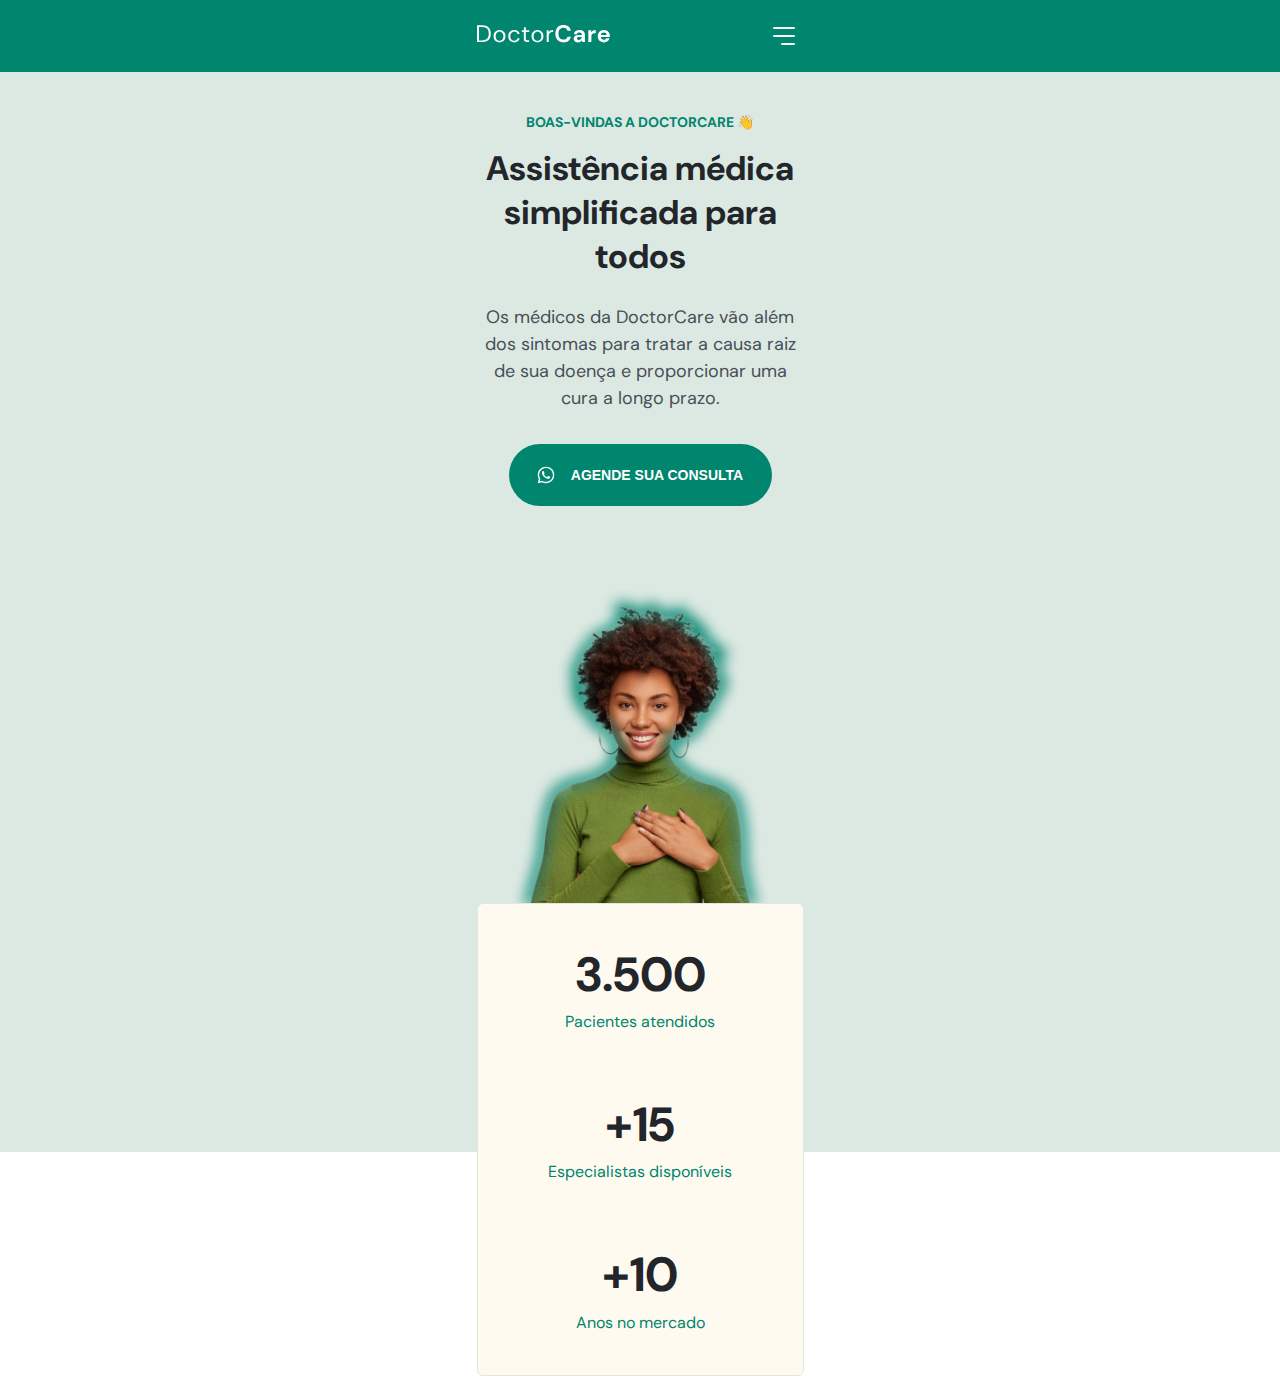
==== index.html @ 008afced "css" ====
<!DOCTYPE html>
<html lang="pt-br">
  <head>
    <meta charset="UTF-8" />
    <meta name="viewport" content="width=device-width, initial-scale=1.0" />
    <title>DoctorCare</title>
 
<link rel="stylesheet" href="style.css">

<link rel="preconnect" href="https://fonts.googleapis.com">
<link rel="preconnect" href="https://fonts.gstatic.com" crossorigin>
<link href="https://fonts.googleapis.com/css2?family=DM+Sans:wght@400;700&display=swap" rel="stylesheet"
/>
</head>
<body>
  <nav class="scroll">
    <div class="wrapper">
      <a class="logo" href="#">
        <svg width="133" height="18" viewBox="0 0 133 18" fill="none" xmlns="http://www.w3.org/2000/svg">
          <path d="M0 17.088V0.287999H5.16C8.12 0.287999 10.296 1.04 11.688 2.544C13.096 4.048 13.8 6.112 13.8 8.736C13.8 11.312 13.096 13.352 11.688 14.856C10.296 16.344 8.12 17.088 5.16 17.088H0ZM2.016 15.408H5.112C6.744 15.408 8.04 15.144 9 14.616C9.976 14.072 10.672 13.304 11.088 12.312C11.504 11.304 11.712 10.112 11.712 8.736C11.712 7.328 11.504 6.12 11.088 5.112C10.672 4.104 9.976 3.328 9 2.784C8.04 2.24 6.744 1.968 5.112 1.968H2.016V15.408Z" fill="#212529"/>
          <path d="M22.4949 17.376C21.3749 17.376 20.3669 17.12 19.4709 16.608C18.5749 16.096 17.8629 15.376 17.3349 14.448C16.8229 13.504 16.5669 12.4 16.5669 11.136C16.5669 9.872 16.8309 8.776 17.3589 7.848C17.8869 6.904 18.5989 6.176 19.4949 5.664C20.4069 5.152 21.4229 4.896 22.5429 4.896C23.6629 4.896 24.6709 5.152 25.5669 5.664C26.4629 6.176 27.1669 6.904 27.6789 7.848C28.2069 8.776 28.4709 9.872 28.4709 11.136C28.4709 12.4 28.2069 13.504 27.6789 14.448C27.1509 15.376 26.4309 16.096 25.5189 16.608C24.6229 17.12 23.6149 17.376 22.4949 17.376ZM22.4949 15.648C23.1829 15.648 23.8229 15.48 24.4149 15.144C25.0069 14.808 25.4869 14.304 25.8549 13.632C26.2229 12.96 26.4069 12.128 26.4069 11.136C26.4069 10.144 26.2229 9.312 25.8549 8.64C25.5029 7.968 25.0309 7.464 24.4389 7.128C23.8469 6.792 23.2149 6.624 22.5429 6.624C21.8549 6.624 21.2149 6.792 20.6229 7.128C20.0309 7.464 19.5509 7.968 19.1829 8.64C18.8149 9.312 18.6309 10.144 18.6309 11.136C18.6309 12.128 18.8149 12.96 19.1829 13.632C19.5509 14.304 20.0229 14.808 20.5989 15.144C21.1909 15.48 21.8229 15.648 22.4949 15.648Z" fill="#212529"/>
          <path d="M37.2261 17.376C36.0901 17.376 35.0661 17.12 34.1541 16.608C33.2581 16.08 32.5461 15.352 32.0181 14.424C31.5061 13.48 31.2501 12.384 31.2501 11.136C31.2501 9.888 31.5061 8.8 32.0181 7.872C32.5461 6.928 33.2581 6.2 34.1541 5.688C35.0661 5.16 36.0901 4.896 37.2261 4.896C38.6341 4.896 39.8181 5.264 40.7781 6C41.7541 6.736 42.3701 7.72 42.6261 8.952H40.5621C40.4021 8.216 40.0101 7.648 39.3861 7.248C38.7621 6.832 38.0341 6.624 37.2021 6.624C36.5301 6.624 35.8981 6.792 35.3061 7.128C34.7141 7.464 34.2341 7.968 33.8661 8.64C33.4981 9.312 33.3141 10.144 33.3141 11.136C33.3141 12.128 33.4981 12.96 33.8661 13.632C34.2341 14.304 34.7141 14.816 35.3061 15.168C35.8981 15.504 36.5301 15.672 37.2021 15.672C38.0341 15.672 38.7621 15.472 39.3861 15.072C40.0101 14.656 40.4021 14.072 40.5621 13.32H42.6261C42.3861 14.52 41.7781 15.496 40.8021 16.248C39.8261 17 38.6341 17.376 37.2261 17.376Z" fill="#212529"/>
          <path d="M50.2974 17.088C49.2094 17.088 48.3534 16.824 47.7294 16.296C47.1054 15.768 46.7934 14.816 46.7934 13.44V6.888H44.7294V5.184H46.7934L47.0574 2.328H48.8094V5.184H52.3134V6.888H48.8094V13.44C48.8094 14.192 48.9614 14.704 49.2654 14.976C49.5694 15.232 50.1054 15.36 50.8734 15.36H52.1214V17.088H50.2974Z" fill="#212529"/>
          <path d="M60.4506 17.376C59.3306 17.376 58.3226 17.12 57.4266 16.608C56.5306 16.096 55.8186 15.376 55.2906 14.448C54.7786 13.504 54.5226 12.4 54.5226 11.136C54.5226 9.872 54.7866 8.776 55.3146 7.848C55.8426 6.904 56.5546 6.176 57.4506 5.664C58.3626 5.152 59.3786 4.896 60.4986 4.896C61.6186 4.896 62.6266 5.152 63.5226 5.664C64.4186 6.176 65.1226 6.904 65.6346 7.848C66.1626 8.776 66.4266 9.872 66.4266 11.136C66.4266 12.4 66.1626 13.504 65.6346 14.448C65.1066 15.376 64.3866 16.096 63.4746 16.608C62.5786 17.12 61.5706 17.376 60.4506 17.376ZM60.4506 15.648C61.1386 15.648 61.7786 15.48 62.3706 15.144C62.9626 14.808 63.4426 14.304 63.8106 13.632C64.1786 12.96 64.3626 12.128 64.3626 11.136C64.3626 10.144 64.1786 9.312 63.8106 8.64C63.4586 7.968 62.9866 7.464 62.3946 7.128C61.8026 6.792 61.1706 6.624 60.4986 6.624C59.8106 6.624 59.1706 6.792 58.5786 7.128C57.9866 7.464 57.5066 7.968 57.1386 8.64C56.7706 9.312 56.5866 10.144 56.5866 11.136C56.5866 12.128 56.7706 12.96 57.1386 13.632C57.5066 14.304 57.9786 14.808 58.5546 15.144C59.1466 15.48 59.7786 15.648 60.4506 15.648Z" fill="#212529"/>
          <path d="M69.7097 17.088V5.184H71.5337L71.7017 7.464C72.0697 6.68 72.6297 6.056 73.3817 5.592C74.1337 5.128 75.0617 4.896 76.1657 4.896V7.008H75.6137C74.9097 7.008 74.2617 7.136 73.6697 7.392C73.0777 7.632 72.6057 8.048 72.2537 8.64C71.9017 9.232 71.7257 10.048 71.7257 11.088V17.088H69.7097Z" fill="#212529"/>
          <path d="M86.4924 17.376C84.7964 17.376 83.3404 17.016 82.1244 16.296C80.9084 15.56 79.9724 14.544 79.3164 13.248C78.6604 11.936 78.3324 10.424 78.3324 8.712C78.3324 7 78.6604 5.488 79.3164 4.176C79.9724 2.864 80.9084 1.84 82.1244 1.104C83.3404 0.368 84.7964 0 86.4924 0C88.5084 0 90.1564 0.504 91.4364 1.512C92.7324 2.504 93.5404 3.904 93.8604 5.712H90.4764C90.2684 4.8 89.8204 4.088 89.1324 3.576C88.4604 3.048 87.5644 2.784 86.4444 2.784C84.8924 2.784 83.6764 3.312 82.7964 4.368C81.9164 5.424 81.4764 6.872 81.4764 8.712C81.4764 10.552 81.9164 12 82.7964 13.056C83.6764 14.096 84.8924 14.616 86.4444 14.616C87.5644 14.616 88.4604 14.376 89.1324 13.896C89.8204 13.4 90.2684 12.72 90.4764 11.856H93.8604C93.5404 13.584 92.7324 14.936 91.4364 15.912C90.1564 16.888 88.5084 17.376 86.4924 17.376Z" fill="#00856F"/>
          <path d="M101.092 17.376C100.068 17.376 99.2278 17.216 98.5718 16.896C97.9158 16.56 97.4277 16.12 97.1077 15.576C96.7878 15.032 96.6278 14.432 96.6278 13.776C96.6278 12.672 97.0598 11.776 97.9238 11.088C98.7878 10.4 100.084 10.056 101.812 10.056H104.836V9.768C104.836 8.952 104.604 8.352 104.14 7.968C103.676 7.584 103.1 7.392 102.412 7.392C101.788 7.392 101.244 7.544 100.78 7.848C100.316 8.136 100.028 8.568 99.9157 9.144H96.9157C96.9958 8.28 97.2837 7.528 97.7797 6.888C98.2917 6.248 98.9477 5.76 99.7477 5.424C100.548 5.072 101.444 4.896 102.436 4.896C104.132 4.896 105.468 5.32 106.444 6.168C107.42 7.016 107.908 8.216 107.908 9.768V17.088H105.292L105.004 15.168C104.652 15.808 104.156 16.336 103.516 16.752C102.892 17.168 102.084 17.376 101.092 17.376ZM101.788 14.976C102.668 14.976 103.348 14.688 103.828 14.112C104.324 13.536 104.636 12.824 104.764 11.976H102.148C101.332 11.976 100.748 12.128 100.396 12.432C100.044 12.72 99.8678 13.08 99.8678 13.512C99.8678 13.976 100.044 14.336 100.396 14.592C100.748 14.848 101.212 14.976 101.788 14.976Z" fill="#00856F"/>
          <path d="M111.319 17.088V5.184H114.055L114.343 7.416C114.775 6.648 115.359 6.04 116.095 5.592C116.847 5.128 117.727 4.896 118.735 4.896V8.136H117.871C117.199 8.136 116.599 8.24 116.071 8.448C115.543 8.656 115.127 9.016 114.823 9.528C114.535 10.04 114.391 10.752 114.391 11.664V17.088H111.319Z" fill="#00856F"/>
          <path d="M126.888 17.376C125.688 17.376 124.624 17.12 123.696 16.608C122.768 16.096 122.04 15.376 121.512 14.448C120.984 13.52 120.72 12.448 120.72 11.232C120.72 10 120.976 8.904 121.488 7.944C122.016 6.984 122.736 6.24 123.648 5.712C124.576 5.168 125.664 4.896 126.912 4.896C128.08 4.896 129.112 5.152 130.008 5.664C130.904 6.176 131.6 6.88 132.096 7.776C132.608 8.656 132.864 9.64 132.864 10.728C132.864 10.904 132.856 11.088 132.84 11.28C132.84 11.472 132.832 11.672 132.816 11.88H123.768C123.832 12.808 124.152 13.536 124.728 14.064C125.32 14.592 126.032 14.856 126.864 14.856C127.488 14.856 128.008 14.72 128.424 14.448C128.856 14.16 129.176 13.792 129.384 13.344H132.504C132.28 14.096 131.904 14.784 131.376 15.408C130.864 16.016 130.224 16.496 129.456 16.848C128.704 17.2 127.848 17.376 126.888 17.376ZM126.912 7.392C126.16 7.392 125.496 7.608 124.92 8.04C124.344 8.456 123.976 9.096 123.816 9.96H129.744C129.696 9.176 129.408 8.552 128.88 8.088C128.352 7.624 127.696 7.392 126.912 7.392Z" fill="#00856F"/>
        </svg>
      </a>

      <svg width="40" height="40" viewBox="0 0 40 40" fill="none" xmlns="http://www.w3.org/2000/svg">
        <path d="M10 20H30" stroke="#00856F" stroke-width="2" stroke-linecap="round" stroke-linejoin="round"/>
        <path d="M10 12H30" stroke="#00856F" stroke-width="2" stroke-linecap="round" stroke-linejoin="round"/>
        <path d="M18 28L30 28" stroke="#00856F" stroke-width="2" stroke-linecap="round" stroke-linejoin="round"/>
      </svg>
    </div>
   </nav>

  <header class="wrapper">
    <h4>BOAS-VINDAS A DOCTORCARE 👋</h4>
    <h1>Assistência médica simplificada para todos</h1>
    <p>
      Os médicos da DoctorCare vão além dos sintomas para tratar a causa raiz de sua
      doença e proporcionar uma cura a longo prazo.
    </p>
    <button>
      <svg
        width="18"
        height="18"
        viewBox="0 0 18 18"
        fill="none"
        xmlns="http://www.w3.org/2000/svg"
      >
        <path
          d="M12.8337 10.6667C12.667 10.5833 11.5837 10.0833 11.417 10C11.2503 9.91668 11.0837 9.91668 10.917 10.0833C10.7503 10.25 10.417 10.75 10.2503 10.9167C10.167 11.0833 10.0003 11.0833 9.83366 11C9.25033 10.75 8.66699 10.4167 8.16699 10C7.75033 9.58334 7.33366 9.08334 7.00033 8.58334C6.91699 8.41668 7.00033 8.25001 7.08366 8.16668C7.16699 8.08334 7.25033 7.91668 7.41699 7.83334C7.50033 7.75001 7.58366 7.58334 7.58366 7.50001C7.66699 7.41668 7.66699 7.25001 7.58366 7.16668C7.50033 7.08334 7.08366 6.08334 6.91699 5.66668C6.83366 5.08334 6.66699 5.08334 6.50033 5.08334C6.41699 5.08334 6.25033 5.08334 6.08366 5.08334C5.91699 5.08334 5.66699 5.25001 5.58366 5.33334C5.08366 5.83334 4.83366 6.41668 4.83366 7.08334C4.91699 7.83334 5.16699 8.58334 5.66699 9.25001C6.58366 10.5833 7.75033 11.6667 9.16699 12.3333C9.58366 12.5 9.91699 12.6667 10.3337 12.75C10.7503 12.9167 11.167 12.9167 11.667 12.8333C12.2503 12.75 12.7503 12.3333 13.0837 11.8333C13.2503 11.5 13.2503 11.1667 13.167 10.8333C13.167 10.8333 13.0003 10.75 12.8337 10.6667ZM14.917 3.08334C11.667 -0.166656 6.41699 -0.166656 3.16699 3.08334C0.500325 5.75001 0.000325501 9.83334 1.83366 13.0833L0.666992 17.3333L5.08366 16.1667C6.33366 16.8333 7.66699 17.1667 9.00033 17.1667C13.5837 17.1667 17.2503 13.5 17.2503 8.91668C17.3337 6.75001 16.417 4.66668 14.917 3.08334ZM12.667 14.75C11.5837 15.4167 10.3337 15.8333 9.00033 15.8333C7.75033 15.8333 6.58366 15.5 5.50033 14.9167L5.25033 14.75L2.66699 15.4167L3.33366 12.9167L3.16699 12.6667C1.16699 9.33334 2.16699 5.16668 5.41699 3.08334C8.66699 1.00001 12.8337 2.08334 14.8337 5.25001C16.8337 8.50001 15.917 12.75 12.667 14.75Z"
          fill="white"
        />
      </svg>
    
      Agende sua consulta
    </button>
    
    <img
      src="/assets/Foto.png"
      alt="Mulher negra vestindo moletom verde e sorrindo"
    />
    <div class="stats">
      <div class="stat">
        <h3>3.500</h3>
        <p>Pacientes atendidos</p>
      </div>
      <div class="stat">
        <h3>+15</h3>
        <p>Especialistas disponíveis</p>
      </div>
      <div class="stat">
        <h3>+10</h3>
        <p>Anos no mercado</p> 
      </div>

    </div>
 
     
  </header>
</body>
</html>
---- style.css ----
/*=== GERAL ===========================================*/
* {
  margin: 0;
  box-sizing: border-box;
}
:root {
  --primary-color: hsl(170, 100%, 26%);
  --headline: hsl(210, 11%, 15%);
  --paragraph: hsl(210, 9%, 31%);

  --brand-beige: hsl(39, 100%, 97%);
  --brand-light: hsl(148, 23%, 89%);


  font-size: 62.5%; /* 1rem = 10px*/

  --nav-height: 7.2rem;
}

body {
  font-family: 'DM Sans';
  font-size: 1.6rem;

  text-align: center;
}

.wrapper {
  width: 37.5rem;
  margin-inline: auto;
  padding-inline: 2.4rem;
}

/*=== HEADER ===========================================*/

header {
  margin-top: calc(4.1rem + var(--nav-height));
}

header::before {
  content: "";
  width: 100vw;/*viewport toda a janela 100 pedacinhos*/
  height: calc(108rem + var(--nav-height));
  background-color: var(--brand-light);
  display: block;

  position: absolute;
  top: 0;
  left: 0;
  z-index: -1;
  
}

header h4 {
  font-size: 1.4rem;
  color: var(--primary-color);
  margin-bottom: 1.6rem;
}

header h1 {
  font-size: 3.4rem;
  color: var(--headline);
  line-height: 130%;
  margin-bottom: 2.4rem;
}

header p {
  font-size: 1.8rem;
  line-height: 150%;
  font-weight: 400;
  color: var(--paragraph);

  margin-bottom: 3.2rem;
}
header button {
  background: var(--primary-color);

  border: none;
  border-radius: 4rem;

  margin-bottom: 6rem;

  height: 6.2rem;
  width: 26.3rem;

  color: white;
  font-size: 1.4rem;
  font-weight: 700;
  text-transform: uppercase;

  display: flex;
  align-items: center;
  justify-content: center;
  gap: 1.6rem;

  margin-right: auto;
  margin-left: auto;
}

header img {
  width: 26.4rem;
  display:block;
  margin-inline: auto;
  object-position: 0 2rem;
  }

.stats {
  width: 32.7rem;
  padding-block: 4rem;/*coloca 4 em cima e 4 embaixo */
  margin-inline: auto;

  background-color: var(--brand-beige);
  border: 1px solid var(--brand-light);
  border-radius: 0.6rem;

  display: flex;
  flex-direction: column; /* Inverteu para coluna */
  justify-content: center; /*Elemento ao meio */
  gap: 6rem;
}

.stat h3{
  font-size: 4.8rem;
  color: var(--headline);
  line-height: 130%;

  margin-bottom: 0.4rem;
}

.stat p {
  margin: 0;
  color: var(--primary-color);
  font-size: 1.6rem;
  line-height: 150%;
}
/*=== NAVIGATION ===========================================*/
nav {
  display: flex;
  
  height: var(--nav-height);

  position: fixed;
  top: 0;
  left: 50%;
  transform: translateX(-50%);
}

nav .wrapper {
  display: flex;
  align-items: center;
  justify-content: space-between;
}

nav.scroll {
  background: var(--primary-color);
  width: 100vw;
}

nav.scroll svg:nth-child(1) path {
  fill: white;
}

nav.scroll svg:nth-child(2) path {
  stroke: white;
}
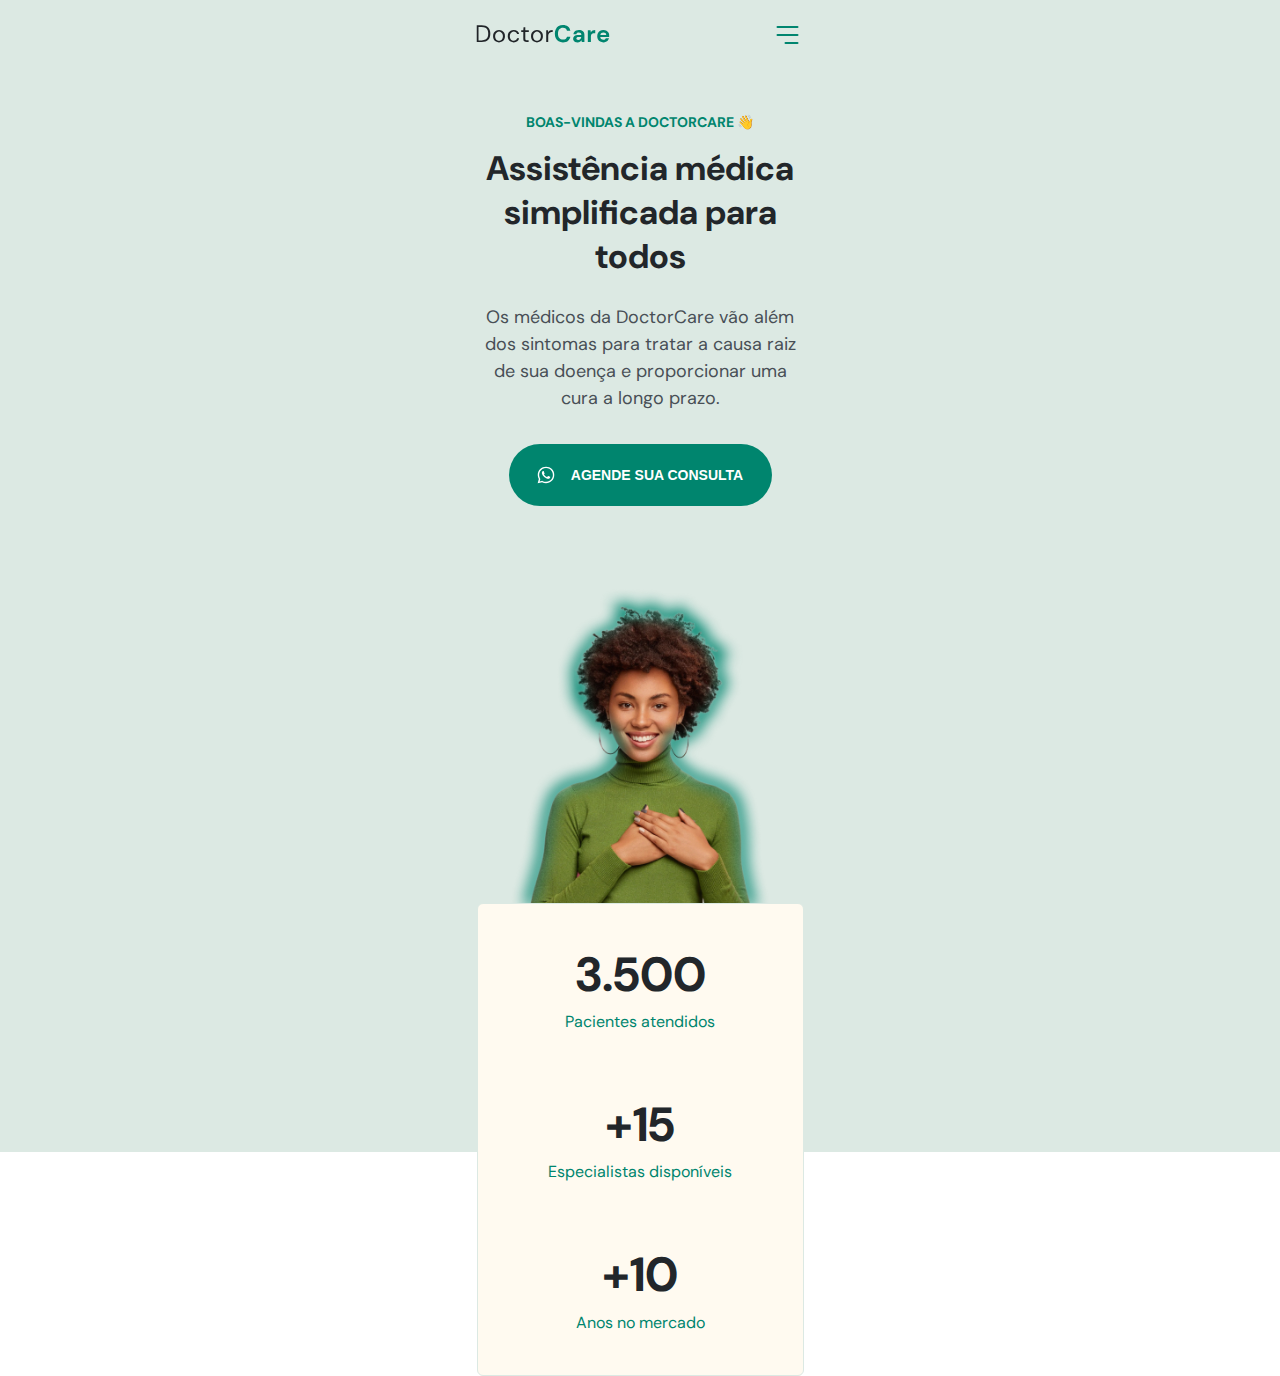
==== commit f478bd20: "aula 2 ok" ====
--- a/index.html
+++ b/index.html
@@ -4,85 +4,256 @@
     <meta charset="UTF-8" />
     <meta name="viewport" content="width=device-width, initial-scale=1.0" />
     <title>DoctorCare</title>
- 
-<link rel="stylesheet" href="style.css">
-
-<link rel="preconnect" href="https://fonts.googleapis.com">
-<link rel="preconnect" href="https://fonts.gstatic.com" crossorigin>
-<link href="https://fonts.googleapis.com/css2?family=DM+Sans:wght@400;700&display=swap" rel="stylesheet"
-/>
-</head>
-<body>
-  <nav class="scroll">
-    <div class="wrapper">
-      <a class="logo" href="#">
-        <svg width="133" height="18" viewBox="0 0 133 18" fill="none" xmlns="http://www.w3.org/2000/svg">
-          <path d="M0 17.088V0.287999H5.16C8.12 0.287999 10.296 1.04 11.688 2.544C13.096 4.048 13.8 6.112 13.8 8.736C13.8 11.312 13.096 13.352 11.688 14.856C10.296 16.344 8.12 17.088 5.16 17.088H0ZM2.016 15.408H5.112C6.744 15.408 8.04 15.144 9 14.616C9.976 14.072 10.672 13.304 11.088 12.312C11.504 11.304 11.712 10.112 11.712 8.736C11.712 7.328 11.504 6.12 11.088 5.112C10.672 4.104 9.976 3.328 9 2.784C8.04 2.24 6.744 1.968 5.112 1.968H2.016V15.408Z" fill="#212529"/>
-          <path d="M22.4949 17.376C21.3749 17.376 20.3669 17.12 19.4709 16.608C18.5749 16.096 17.8629 15.376 17.3349 14.448C16.8229 13.504 16.5669 12.4 16.5669 11.136C16.5669 9.872 16.8309 8.776 17.3589 7.848C17.8869 6.904 18.5989 6.176 19.4949 5.664C20.4069 5.152 21.4229 4.896 22.5429 4.896C23.6629 4.896 24.6709 5.152 25.5669 5.664C26.4629 6.176 27.1669 6.904 27.6789 7.848C28.2069 8.776 28.4709 9.872 28.4709 11.136C28.4709 12.4 28.2069 13.504 27.6789 14.448C27.1509 15.376 26.4309 16.096 25.5189 16.608C24.6229 17.12 23.6149 17.376 22.4949 17.376ZM22.4949 15.648C23.1829 15.648 23.8229 15.48 24.4149 15.144C25.0069 14.808 25.4869 14.304 25.8549 13.632C26.2229 12.96 26.4069 12.128 26.4069 11.136C26.4069 10.144 26.2229 9.312 25.8549 8.64C25.5029 7.968 25.0309 7.464 24.4389 7.128C23.8469 6.792 23.2149 6.624 22.5429 6.624C21.8549 6.624 21.2149 6.792 20.6229 7.128C20.0309 7.464 19.5509 7.968 19.1829 8.64C18.8149 9.312 18.6309 10.144 18.6309 11.136C18.6309 12.128 18.8149 12.96 19.1829 13.632C19.5509 14.304 20.0229 14.808 20.5989 15.144C21.1909 15.48 21.8229 15.648 22.4949 15.648Z" fill="#212529"/>
-          <path d="M37.2261 17.376C36.0901 17.376 35.0661 17.12 34.1541 16.608C33.2581 16.08 32.5461 15.352 32.0181 14.424C31.5061 13.48 31.2501 12.384 31.2501 11.136C31.2501 9.888 31.5061 8.8 32.0181 7.872C32.5461 6.928 33.2581 6.2 34.1541 5.688C35.0661 5.16 36.0901 4.896 37.2261 4.896C38.6341 4.896 39.8181 5.264 40.7781 6C41.7541 6.736 42.3701 7.72 42.6261 8.952H40.5621C40.4021 8.216 40.0101 7.648 39.3861 7.248C38.7621 6.832 38.0341 6.624 37.2021 6.624C36.5301 6.624 35.8981 6.792 35.3061 7.128C34.7141 7.464 34.2341 7.968 33.8661 8.64C33.4981 9.312 33.3141 10.144 33.3141 11.136C33.3141 12.128 33.4981 12.96 33.8661 13.632C34.2341 14.304 34.7141 14.816 35.3061 15.168C35.8981 15.504 36.5301 15.672 37.2021 15.672C38.0341 15.672 38.7621 15.472 39.3861 15.072C40.0101 14.656 40.4021 14.072 40.5621 13.32H42.6261C42.3861 14.52 41.7781 15.496 40.8021 16.248C39.8261 17 38.6341 17.376 37.2261 17.376Z" fill="#212529"/>
-          <path d="M50.2974 17.088C49.2094 17.088 48.3534 16.824 47.7294 16.296C47.1054 15.768 46.7934 14.816 46.7934 13.44V6.888H44.7294V5.184H46.7934L47.0574 2.328H48.8094V5.184H52.3134V6.888H48.8094V13.44C48.8094 14.192 48.9614 14.704 49.2654 14.976C49.5694 15.232 50.1054 15.36 50.8734 15.36H52.1214V17.088H50.2974Z" fill="#212529"/>
-          <path d="M60.4506 17.376C59.3306 17.376 58.3226 17.12 57.4266 16.608C56.5306 16.096 55.8186 15.376 55.2906 14.448C54.7786 13.504 54.5226 12.4 54.5226 11.136C54.5226 9.872 54.7866 8.776 55.3146 7.848C55.8426 6.904 56.5546 6.176 57.4506 5.664C58.3626 5.152 59.3786 4.896 60.4986 4.896C61.6186 4.896 62.6266 5.152 63.5226 5.664C64.4186 6.176 65.1226 6.904 65.6346 7.848C66.1626 8.776 66.4266 9.872 66.4266 11.136C66.4266 12.4 66.1626 13.504 65.6346 14.448C65.1066 15.376 64.3866 16.096 63.4746 16.608C62.5786 17.12 61.5706 17.376 60.4506 17.376ZM60.4506 15.648C61.1386 15.648 61.7786 15.48 62.3706 15.144C62.9626 14.808 63.4426 14.304 63.8106 13.632C64.1786 12.96 64.3626 12.128 64.3626 11.136C64.3626 10.144 64.1786 9.312 63.8106 8.64C63.4586 7.968 62.9866 7.464 62.3946 7.128C61.8026 6.792 61.1706 6.624 60.4986 6.624C59.8106 6.624 59.1706 6.792 58.5786 7.128C57.9866 7.464 57.5066 7.968 57.1386 8.64C56.7706 9.312 56.5866 10.144 56.5866 11.136C56.5866 12.128 56.7706 12.96 57.1386 13.632C57.5066 14.304 57.9786 14.808 58.5546 15.144C59.1466 15.48 59.7786 15.648 60.4506 15.648Z" fill="#212529"/>
-          <path d="M69.7097 17.088V5.184H71.5337L71.7017 7.464C72.0697 6.68 72.6297 6.056 73.3817 5.592C74.1337 5.128 75.0617 4.896 76.1657 4.896V7.008H75.6137C74.9097 7.008 74.2617 7.136 73.6697 7.392C73.0777 7.632 72.6057 8.048 72.2537 8.64C71.9017 9.232 71.7257 10.048 71.7257 11.088V17.088H69.7097Z" fill="#212529"/>
-          <path d="M86.4924 17.376C84.7964 17.376 83.3404 17.016 82.1244 16.296C80.9084 15.56 79.9724 14.544 79.3164 13.248C78.6604 11.936 78.3324 10.424 78.3324 8.712C78.3324 7 78.6604 5.488 79.3164 4.176C79.9724 2.864 80.9084 1.84 82.1244 1.104C83.3404 0.368 84.7964 0 86.4924 0C88.5084 0 90.1564 0.504 91.4364 1.512C92.7324 2.504 93.5404 3.904 93.8604 5.712H90.4764C90.2684 4.8 89.8204 4.088 89.1324 3.576C88.4604 3.048 87.5644 2.784 86.4444 2.784C84.8924 2.784 83.6764 3.312 82.7964 4.368C81.9164 5.424 81.4764 6.872 81.4764 8.712C81.4764 10.552 81.9164 12 82.7964 13.056C83.6764 14.096 84.8924 14.616 86.4444 14.616C87.5644 14.616 88.4604 14.376 89.1324 13.896C89.8204 13.4 90.2684 12.72 90.4764 11.856H93.8604C93.5404 13.584 92.7324 14.936 91.4364 15.912C90.1564 16.888 88.5084 17.376 86.4924 17.376Z" fill="#00856F"/>
-          <path d="M101.092 17.376C100.068 17.376 99.2278 17.216 98.5718 16.896C97.9158 16.56 97.4277 16.12 97.1077 15.576C96.7878 15.032 96.6278 14.432 96.6278 13.776C96.6278 12.672 97.0598 11.776 97.9238 11.088C98.7878 10.4 100.084 10.056 101.812 10.056H104.836V9.768C104.836 8.952 104.604 8.352 104.14 7.968C103.676 7.584 103.1 7.392 102.412 7.392C101.788 7.392 101.244 7.544 100.78 7.848C100.316 8.136 100.028 8.568 99.9157 9.144H96.9157C96.9958 8.28 97.2837 7.528 97.7797 6.888C98.2917 6.248 98.9477 5.76 99.7477 5.424C100.548 5.072 101.444 4.896 102.436 4.896C104.132 4.896 105.468 5.32 106.444 6.168C107.42 7.016 107.908 8.216 107.908 9.768V17.088H105.292L105.004 15.168C104.652 15.808 104.156 16.336 103.516 16.752C102.892 17.168 102.084 17.376 101.092 17.376ZM101.788 14.976C102.668 14.976 103.348 14.688 103.828 14.112C104.324 13.536 104.636 12.824 104.764 11.976H102.148C101.332 11.976 100.748 12.128 100.396 12.432C100.044 12.72 99.8678 13.08 99.8678 13.512C99.8678 13.976 100.044 14.336 100.396 14.592C100.748 14.848 101.212 14.976 101.788 14.976Z" fill="#00856F"/>
-          <path d="M111.319 17.088V5.184H114.055L114.343 7.416C114.775 6.648 115.359 6.04 116.095 5.592C116.847 5.128 117.727 4.896 118.735 4.896V8.136H117.871C117.199 8.136 116.599 8.24 116.071 8.448C115.543 8.656 115.127 9.016 114.823 9.528C114.535 10.04 114.391 10.752 114.391 11.664V17.088H111.319Z" fill="#00856F"/>
-          <path d="M126.888 17.376C125.688 17.376 124.624 17.12 123.696 16.608C122.768 16.096 122.04 15.376 121.512 14.448C120.984 13.52 120.72 12.448 120.72 11.232C120.72 10 120.976 8.904 121.488 7.944C122.016 6.984 122.736 6.24 123.648 5.712C124.576 5.168 125.664 4.896 126.912 4.896C128.08 4.896 129.112 5.152 130.008 5.664C130.904 6.176 131.6 6.88 132.096 7.776C132.608 8.656 132.864 9.64 132.864 10.728C132.864 10.904 132.856 11.088 132.84 11.28C132.84 11.472 132.832 11.672 132.816 11.88H123.768C123.832 12.808 124.152 13.536 124.728 14.064C125.32 14.592 126.032 14.856 126.864 14.856C127.488 14.856 128.008 14.72 128.424 14.448C128.856 14.16 129.176 13.792 129.384 13.344H132.504C132.28 14.096 131.904 14.784 131.376 15.408C130.864 16.016 130.224 16.496 129.456 16.848C128.704 17.2 127.848 17.376 126.888 17.376ZM126.912 7.392C126.16 7.392 125.496 7.608 124.92 8.04C124.344 8.456 123.976 9.096 123.816 9.96H129.744C129.696 9.176 129.408 8.552 128.88 8.088C128.352 7.624 127.696 7.392 126.912 7.392Z" fill="#00856F"/>
+
+    <link rel="stylesheet" href="/style.css" />
+
+    <link rel="preconnect" href="https://fonts.googleapis.com" />
+    <link rel="preconnect" href="https://fonts.gstatic.com" crossorigin />
+    <link
+      href="https://fonts.googleapis.com/css2?family=DM+Sans:wght@400;700&display=swap"
+      rel="stylesheet"
+    />
+  </head>
+  <body onscroll="onScroll()" class="">
+    <nav id="navigation" class="">
+      <div class="wrapper">
+        <a class="logo" href="#">
+          <svg
+            width="133"
+            height="18"
+            viewBox="0 0 133 18"
+            fill="none"
+            xmlns="http://www.w3.org/2000/svg"
+          >
+            <path
+              d="M0 17.088V0.287999H5.16C8.12 0.287999 10.296 1.04 11.688 2.544C13.096 4.048 13.8 6.112 13.8 8.736C13.8 11.312 13.096 13.352 11.688 14.856C10.296 16.344 8.12 17.088 5.16 17.088H0ZM2.016 15.408H5.112C6.744 15.408 8.04 15.144 9 14.616C9.976 14.072 10.672 13.304 11.088 12.312C11.504 11.304 11.712 10.112 11.712 8.736C11.712 7.328 11.504 6.12 11.088 5.112C10.672 4.104 9.976 3.328 9 2.784C8.04 2.24 6.744 1.968 5.112 1.968H2.016V15.408Z"
+              fill="#212529"
+            />
+            <path
+              d="M22.4949 17.376C21.3749 17.376 20.3669 17.12 19.4709 16.608C18.5749 16.096 17.8629 15.376 17.3349 14.448C16.8229 13.504 16.5669 12.4 16.5669 11.136C16.5669 9.872 16.8309 8.776 17.3589 7.848C17.8869 6.904 18.5989 6.176 19.4949 5.664C20.4069 5.152 21.4229 4.896 22.5429 4.896C23.6629 4.896 24.6709 5.152 25.5669 5.664C26.4629 6.176 27.1669 6.904 27.6789 7.848C28.2069 8.776 28.4709 9.872 28.4709 11.136C28.4709 12.4 28.2069 13.504 27.6789 14.448C27.1509 15.376 26.4309 16.096 25.5189 16.608C24.6229 17.12 23.6149 17.376 22.4949 17.376ZM22.4949 15.648C23.1829 15.648 23.8229 15.48 24.4149 15.144C25.0069 14.808 25.4869 14.304 25.8549 13.632C26.2229 12.96 26.4069 12.128 26.4069 11.136C26.4069 10.144 26.2229 9.312 25.8549 8.64C25.5029 7.968 25.0309 7.464 24.4389 7.128C23.8469 6.792 23.2149 6.624 22.5429 6.624C21.8549 6.624 21.2149 6.792 20.6229 7.128C20.0309 7.464 19.5509 7.968 19.1829 8.64C18.8149 9.312 18.6309 10.144 18.6309 11.136C18.6309 12.128 18.8149 12.96 19.1829 13.632C19.5509 14.304 20.0229 14.808 20.5989 15.144C21.1909 15.48 21.8229 15.648 22.4949 15.648Z"
+              fill="#212529"
+            />
+            <path
+              d="M37.2261 17.376C36.0901 17.376 35.0661 17.12 34.1541 16.608C33.2581 16.08 32.5461 15.352 32.0181 14.424C31.5061 13.48 31.2501 12.384 31.2501 11.136C31.2501 9.888 31.5061 8.8 32.0181 7.872C32.5461 6.928 33.2581 6.2 34.1541 5.688C35.0661 5.16 36.0901 4.896 37.2261 4.896C38.6341 4.896 39.8181 5.264 40.7781 6C41.7541 6.736 42.3701 7.72 42.6261 8.952H40.5621C40.4021 8.216 40.0101 7.648 39.3861 7.248C38.7621 6.832 38.0341 6.624 37.2021 6.624C36.5301 6.624 35.8981 6.792 35.3061 7.128C34.7141 7.464 34.2341 7.968 33.8661 8.64C33.4981 9.312 33.3141 10.144 33.3141 11.136C33.3141 12.128 33.4981 12.96 33.8661 13.632C34.2341 14.304 34.7141 14.816 35.3061 15.168C35.8981 15.504 36.5301 15.672 37.2021 15.672C38.0341 15.672 38.7621 15.472 39.3861 15.072C40.0101 14.656 40.4021 14.072 40.5621 13.32H42.6261C42.3861 14.52 41.7781 15.496 40.8021 16.248C39.8261 17 38.6341 17.376 37.2261 17.376Z"
+              fill="#212529"
+            />
+            <path
+              d="M50.2974 17.088C49.2094 17.088 48.3534 16.824 47.7294 16.296C47.1054 15.768 46.7934 14.816 46.7934 13.44V6.888H44.7294V5.184H46.7934L47.0574 2.328H48.8094V5.184H52.3134V6.888H48.8094V13.44C48.8094 14.192 48.9614 14.704 49.2654 14.976C49.5694 15.232 50.1054 15.36 50.8734 15.36H52.1214V17.088H50.2974Z"
+              fill="#212529"
+            />
+            <path
+              d="M60.4506 17.376C59.3306 17.376 58.3226 17.12 57.4266 16.608C56.5306 16.096 55.8186 15.376 55.2906 14.448C54.7786 13.504 54.5226 12.4 54.5226 11.136C54.5226 9.872 54.7866 8.776 55.3146 7.848C55.8426 6.904 56.5546 6.176 57.4506 5.664C58.3626 5.152 59.3786 4.896 60.4986 4.896C61.6186 4.896 62.6266 5.152 63.5226 5.664C64.4186 6.176 65.1226 6.904 65.6346 7.848C66.1626 8.776 66.4266 9.872 66.4266 11.136C66.4266 12.4 66.1626 13.504 65.6346 14.448C65.1066 15.376 64.3866 16.096 63.4746 16.608C62.5786 17.12 61.5706 17.376 60.4506 17.376ZM60.4506 15.648C61.1386 15.648 61.7786 15.48 62.3706 15.144C62.9626 14.808 63.4426 14.304 63.8106 13.632C64.1786 12.96 64.3626 12.128 64.3626 11.136C64.3626 10.144 64.1786 9.312 63.8106 8.64C63.4586 7.968 62.9866 7.464 62.3946 7.128C61.8026 6.792 61.1706 6.624 60.4986 6.624C59.8106 6.624 59.1706 6.792 58.5786 7.128C57.9866 7.464 57.5066 7.968 57.1386 8.64C56.7706 9.312 56.5866 10.144 56.5866 11.136C56.5866 12.128 56.7706 12.96 57.1386 13.632C57.5066 14.304 57.9786 14.808 58.5546 15.144C59.1466 15.48 59.7786 15.648 60.4506 15.648Z"
+              fill="#212529"
+            />
+            <path
+              d="M69.7097 17.088V5.184H71.5337L71.7017 7.464C72.0697 6.68 72.6297 6.056 73.3817 5.592C74.1337 5.128 75.0617 4.896 76.1657 4.896V7.008H75.6137C74.9097 7.008 74.2617 7.136 73.6697 7.392C73.0777 7.632 72.6057 8.048 72.2537 8.64C71.9017 9.232 71.7257 10.048 71.7257 11.088V17.088H69.7097Z"
+              fill="#212529"
+            />
+            <path
+              d="M86.4924 17.376C84.7964 17.376 83.3404 17.016 82.1244 16.296C80.9084 15.56 79.9724 14.544 79.3164 13.248C78.6604 11.936 78.3324 10.424 78.3324 8.712C78.3324 7 78.6604 5.488 79.3164 4.176C79.9724 2.864 80.9084 1.84 82.1244 1.104C83.3404 0.368 84.7964 0 86.4924 0C88.5084 0 90.1564 0.504 91.4364 1.512C92.7324 2.504 93.5404 3.904 93.8604 5.712H90.4764C90.2684 4.8 89.8204 4.088 89.1324 3.576C88.4604 3.048 87.5644 2.784 86.4444 2.784C84.8924 2.784 83.6764 3.312 82.7964 4.368C81.9164 5.424 81.4764 6.872 81.4764 8.712C81.4764 10.552 81.9164 12 82.7964 13.056C83.6764 14.096 84.8924 14.616 86.4444 14.616C87.5644 14.616 88.4604 14.376 89.1324 13.896C89.8204 13.4 90.2684 12.72 90.4764 11.856H93.8604C93.5404 13.584 92.7324 14.936 91.4364 15.912C90.1564 16.888 88.5084 17.376 86.4924 17.376Z"
+              fill="#00856F"
+            />
+            <path
+              d="M101.092 17.376C100.068 17.376 99.2278 17.216 98.5718 16.896C97.9158 16.56 97.4277 16.12 97.1077 15.576C96.7878 15.032 96.6278 14.432 96.6278 13.776C96.6278 12.672 97.0598 11.776 97.9238 11.088C98.7878 10.4 100.084 10.056 101.812 10.056H104.836V9.768C104.836 8.952 104.604 8.352 104.14 7.968C103.676 7.584 103.1 7.392 102.412 7.392C101.788 7.392 101.244 7.544 100.78 7.848C100.316 8.136 100.028 8.568 99.9157 9.144H96.9157C96.9958 8.28 97.2837 7.528 97.7797 6.888C98.2917 6.248 98.9477 5.76 99.7477 5.424C100.548 5.072 101.444 4.896 102.436 4.896C104.132 4.896 105.468 5.32 106.444 6.168C107.42 7.016 107.908 8.216 107.908 9.768V17.088H105.292L105.004 15.168C104.652 15.808 104.156 16.336 103.516 16.752C102.892 17.168 102.084 17.376 101.092 17.376ZM101.788 14.976C102.668 14.976 103.348 14.688 103.828 14.112C104.324 13.536 104.636 12.824 104.764 11.976H102.148C101.332 11.976 100.748 12.128 100.396 12.432C100.044 12.72 99.8678 13.08 99.8678 13.512C99.8678 13.976 100.044 14.336 100.396 14.592C100.748 14.848 101.212 14.976 101.788 14.976Z"
+              fill="#00856F"
+            />
+            <path
+              d="M111.319 17.088V5.184H114.055L114.343 7.416C114.775 6.648 115.359 6.04 116.095 5.592C116.847 5.128 117.727 4.896 118.735 4.896V8.136H117.871C117.199 8.136 116.599 8.24 116.071 8.448C115.543 8.656 115.127 9.016 114.823 9.528C114.535 10.04 114.391 10.752 114.391 11.664V17.088H111.319Z"
+              fill="#00856F"
+            />
+            <path
+              d="M126.888 17.376C125.688 17.376 124.624 17.12 123.696 16.608C122.768 16.096 122.04 15.376 121.512 14.448C120.984 13.52 120.72 12.448 120.72 11.232C120.72 10 120.976 8.904 121.488 7.944C122.016 6.984 122.736 6.24 123.648 5.712C124.576 5.168 125.664 4.896 126.912 4.896C128.08 4.896 129.112 5.152 130.008 5.664C130.904 6.176 131.6 6.88 132.096 7.776C132.608 8.656 132.864 9.64 132.864 10.728C132.864 10.904 132.856 11.088 132.84 11.28C132.84 11.472 132.832 11.672 132.816 11.88H123.768C123.832 12.808 124.152 13.536 124.728 14.064C125.32 14.592 126.032 14.856 126.864 14.856C127.488 14.856 128.008 14.72 128.424 14.448C128.856 14.16 129.176 13.792 129.384 13.344H132.504C132.28 14.096 131.904 14.784 131.376 15.408C130.864 16.016 130.224 16.496 129.456 16.848C128.704 17.2 127.848 17.376 126.888 17.376ZM126.912 7.392C126.16 7.392 125.496 7.608 124.92 8.04C124.344 8.456 123.976 9.096 123.816 9.96H129.744C129.696 9.176 129.408 8.552 128.88 8.088C128.352 7.624 127.696 7.392 126.912 7.392Z"
+              fill="#00856F"
+            />
+          </svg>
+        </a>
+
+        <div class="menu">
+          <ul>
+            <li><a href="#">Início</a></li>
+            <li><a href="#">Serviços</a></li>
+            <li><a href="#">Sobre</a></li>
+          </ul>
+
+          <a class="button" href="#">Agende sua consulta</a>
+
+          <ul class="social-links">
+            <li>
+              <a target="_blank" href="https://instagram.com/maykbrito"
+                ><svg
+                  width="24"
+                  height="24"
+                  viewBox="0 0 24 24"
+                  fill="none"
+                  xmlns="http://www.w3.org/2000/svg"
+                >
+                  <path
+                    d="M17 1.99997H7C4.23858 1.99997 2 4.23855 2 6.99997V17C2 19.7614 4.23858 22 7 22H17C19.7614 22 22 19.7614 22 17V6.99997C22 4.23855 19.7614 1.99997 17 1.99997Z"
+                    stroke="#FFFAF1"
+                    stroke-width="2"
+                    stroke-linecap="round"
+                    stroke-linejoin="round"
+                  />
+                  <path
+                    d="M15.9997 11.3701C16.1231 12.2023 15.981 13.0523 15.5935 13.7991C15.206 14.5459 14.5929 15.1515 13.8413 15.5297C13.0898 15.908 12.2382 16.0397 11.4075 15.906C10.5768 15.7723 9.80947 15.3801 9.21455 14.7852C8.61962 14.1903 8.22744 13.4229 8.09377 12.5923C7.96011 11.7616 8.09177 10.91 8.47003 10.1584C8.84829 9.40691 9.45389 8.7938 10.2007 8.4063C10.9475 8.0188 11.7975 7.87665 12.6297 8.00006C13.4786 8.12594 14.2646 8.52152 14.8714 9.12836C15.4782 9.73521 15.8738 10.5211 15.9997 11.3701Z"
+                    stroke="#FFFAF1"
+                    stroke-width="2"
+                    stroke-linecap="round"
+                    stroke-linejoin="round"
+                  />
+                  <path
+                    d="M17.5 6.49997H17.51"
+                    stroke="#FFFAF1"
+                    stroke-width="2"
+                    stroke-linecap="round"
+                    stroke-linejoin="round"
+                  />
+                </svg>
+              </a>
+            </li>
+            <li>
+              <a target="_blank" href="https://facebook.com/maykbrito"
+                ><svg
+                  width="24"
+                  height="24"
+                  viewBox="0 0 24 24"
+                  fill="none"
+                  xmlns="http://www.w3.org/2000/svg"
+                >
+                  <path
+                    d="M18 1.99997H15C13.6739 1.99997 12.4021 2.52675 11.4645 3.46444C10.5268 4.40212 10 5.67389 10 6.99997V9.99997H7V14H10V22H14V14H17L18 9.99997H14V6.99997C14 6.73475 14.1054 6.4804 14.2929 6.29286C14.4804 6.10533 14.7348 5.99997 15 5.99997H18V1.99997Z"
+                    stroke="#FFFAF1"
+                    stroke-width="2"
+                    stroke-linecap="round"
+                    stroke-linejoin="round"
+                  />
+                </svg>
+              </a>
+            </li>
+            <li>
+              <a target="_blank" href="https://youtube.com/maykbrito"
+                ><svg
+                  width="24"
+                  height="24"
+                  viewBox="0 0 24 24"
+                  fill="none"
+                  xmlns="http://www.w3.org/2000/svg"
+                >
+                  <path
+                    d="M22.5396 6.42C22.4208 5.94541 22.1789 5.51057 21.8382 5.15941C21.4976 4.80824 21.0703 4.55318 20.5996 4.42C18.8796 4 11.9996 4 11.9996 4C11.9996 4 5.1196 4 3.3996 4.46C2.92884 4.59318 2.50157 4.84824 2.16094 5.19941C1.82031 5.55057 1.57838 5.98541 1.4596 6.46C1.14481 8.20556 0.990831 9.97631 0.999595 11.75C0.988374 13.537 1.14236 15.3213 1.4596 17.08C1.59055 17.5398 1.8379 17.9581 2.17774 18.2945C2.51758 18.6308 2.93842 18.8738 3.3996 19C5.1196 19.46 11.9996 19.46 11.9996 19.46C11.9996 19.46 18.8796 19.46 20.5996 19C21.0703 18.8668 21.4976 18.6118 21.8382 18.2606C22.1789 17.9094 22.4208 17.4746 22.5396 17C22.852 15.2676 23.0059 13.5103 22.9996 11.75C23.0108 9.96295 22.8568 8.1787 22.5396 6.42Z"
+                    stroke="#FFFAF1"
+                    stroke-width="2"
+                    stroke-linecap="round"
+                    stroke-linejoin="round"
+                  />
+                  <path
+                    d="M9.75 15.02L15.5 11.75L9.75 8.48001V15.02Z"
+                    stroke="#FFFAF1"
+                    stroke-width="2"
+                    stroke-linecap="round"
+                    stroke-linejoin="round"
+                  />
+                </svg>
+              </a>
+            </li>
+          </ul>
+        </div>
+
+        <button onclick="openMenu()" class="open-menu">
+          <svg
+            width="40"
+            height="40"
+            viewBox="0 0 40 40"
+            fill="none"
+            xmlns="http://www.w3.org/2000/svg"
+          >
+            <path
+              d="M10 20H30"
+              stroke="#00856F"
+              stroke-width="2"
+              stroke-linecap="round"
+              stroke-linejoin="round"
+            />
+            <path
+              d="M10 12H30"
+              stroke="#00856F"
+              stroke-width="2"
+              stroke-linecap="round"
+              stroke-linejoin="round"
+            />
+            <path
+              d="M18 28L30 28"
+              stroke="#00856F"
+              stroke-width="2"
+              stroke-linecap="round"
+              stroke-linejoin="round"
+            />
+          </svg>
+        </button>
+        <button onclick="closeMenu()" class="close-menu">
+          <svg
+            width="40"
+            height="40"
+            viewBox="0 0 40 40"
+            fill="none"
+            xmlns="http://www.w3.org/2000/svg"
+          >
+            <path
+              d="M30 10L10 30M10 10L30 30"
+              stroke="#FFFAF1"
+              stroke-width="2"
+              stroke-linecap="round"
+              stroke-linejoin="round"
+            />
+          </svg>
+        </button>
+      </div>
+    </nav>
+
+    <header class="wrapper">
+      <h4>BOAS-VINDAS A DOCTORCARE 👋</h4>
+      <h1>Assistência médica simplificada para todos</h1>
+      <p>
+        Os médicos da DoctorCare vão além dos sintomas para tratar a causa raiz
+        de sua doença e proporcionar uma cura a longo prazo.
+      </p>
+      <button>
+        <svg
+          width="18"
+          height="18"
+          viewBox="0 0 18 18"
+          fill="none"
+          xmlns="http://www.w3.org/2000/svg"
+        >
+          <path
+            d="M12.8337 10.6667C12.667 10.5833 11.5837 10.0833 11.417 10C11.2503 9.91668 11.0837 9.91668 10.917 10.0833C10.7503 10.25 10.417 10.75 10.2503 10.9167C10.167 11.0833 10.0003 11.0833 9.83366 11C9.25033 10.75 8.66699 10.4167 8.16699 10C7.75033 9.58334 7.33366 9.08334 7.00033 8.58334C6.91699 8.41668 7.00033 8.25001 7.08366 8.16668C7.16699 8.08334 7.25033 7.91668 7.41699 7.83334C7.50033 7.75001 7.58366 7.58334 7.58366 7.50001C7.66699 7.41668 7.66699 7.25001 7.58366 7.16668C7.50033 7.08334 7.08366 6.08334 6.91699 5.66668C6.83366 5.08334 6.66699 5.08334 6.50033 5.08334C6.41699 5.08334 6.25033 5.08334 6.08366 5.08334C5.91699 5.08334 5.66699 5.25001 5.58366 5.33334C5.08366 5.83334 4.83366 6.41668 4.83366 7.08334C4.91699 7.83334 5.16699 8.58334 5.66699 9.25001C6.58366 10.5833 7.75033 11.6667 9.16699 12.3333C9.58366 12.5 9.91699 12.6667 10.3337 12.75C10.7503 12.9167 11.167 12.9167 11.667 12.8333C12.2503 12.75 12.7503 12.3333 13.0837 11.8333C13.2503 11.5 13.2503 11.1667 13.167 10.8333C13.167 10.8333 13.0003 10.75 12.8337 10.6667ZM14.917 3.08334C11.667 -0.166656 6.41699 -0.166656 3.16699 3.08334C0.500325 5.75001 0.000325501 9.83334 1.83366 13.0833L0.666992 17.3333L5.08366 16.1667C6.33366 16.8333 7.66699 17.1667 9.00033 17.1667C13.5837 17.1667 17.2503 13.5 17.2503 8.91668C17.3337 6.75001 16.417 4.66668 14.917 3.08334ZM12.667 14.75C11.5837 15.4167 10.3337 15.8333 9.00033 15.8333C7.75033 15.8333 6.58366 15.5 5.50033 14.9167L5.25033 14.75L2.66699 15.4167L3.33366 12.9167L3.16699 12.6667C1.16699 9.33334 2.16699 5.16668 5.41699 3.08334C8.66699 1.00001 12.8337 2.08334 14.8337 5.25001C16.8337 8.50001 15.917 12.75 12.667 14.75Z"
+            fill="white"
+          />
         </svg>
-      </a>
-
-      <svg width="40" height="40" viewBox="0 0 40 40" fill="none" xmlns="http://www.w3.org/2000/svg">
-        <path d="M10 20H30" stroke="#00856F" stroke-width="2" stroke-linecap="round" stroke-linejoin="round"/>
-        <path d="M10 12H30" stroke="#00856F" stroke-width="2" stroke-linecap="round" stroke-linejoin="round"/>
-        <path d="M18 28L30 28" stroke="#00856F" stroke-width="2" stroke-linecap="round" stroke-linejoin="round"/>
-      </svg>
-    </div>
-   </nav>
-
-  <header class="wrapper">
-    <h4>BOAS-VINDAS A DOCTORCARE 👋</h4>
-    <h1>Assistência médica simplificada para todos</h1>
-    <p>
-      Os médicos da DoctorCare vão além dos sintomas para tratar a causa raiz de sua
-      doença e proporcionar uma cura a longo prazo.
-    </p>
-    <button>
-      <svg
-        width="18"
-        height="18"
-        viewBox="0 0 18 18"
-        fill="none"
-        xmlns="http://www.w3.org/2000/svg"
-      >
-        <path
-          d="M12.8337 10.6667C12.667 10.5833 11.5837 10.0833 11.417 10C11.2503 9.91668 11.0837 9.91668 10.917 10.0833C10.7503 10.25 10.417 10.75 10.2503 10.9167C10.167 11.0833 10.0003 11.0833 9.83366 11C9.25033 10.75 8.66699 10.4167 8.16699 10C7.75033 9.58334 7.33366 9.08334 7.00033 8.58334C6.91699 8.41668 7.00033 8.25001 7.08366 8.16668C7.16699 8.08334 7.25033 7.91668 7.41699 7.83334C7.50033 7.75001 7.58366 7.58334 7.58366 7.50001C7.66699 7.41668 7.66699 7.25001 7.58366 7.16668C7.50033 7.08334 7.08366 6.08334 6.91699 5.66668C6.83366 5.08334 6.66699 5.08334 6.50033 5.08334C6.41699 5.08334 6.25033 5.08334 6.08366 5.08334C5.91699 5.08334 5.66699 5.25001 5.58366 5.33334C5.08366 5.83334 4.83366 6.41668 4.83366 7.08334C4.91699 7.83334 5.16699 8.58334 5.66699 9.25001C6.58366 10.5833 7.75033 11.6667 9.16699 12.3333C9.58366 12.5 9.91699 12.6667 10.3337 12.75C10.7503 12.9167 11.167 12.9167 11.667 12.8333C12.2503 12.75 12.7503 12.3333 13.0837 11.8333C13.2503 11.5 13.2503 11.1667 13.167 10.8333C13.167 10.8333 13.0003 10.75 12.8337 10.6667ZM14.917 3.08334C11.667 -0.166656 6.41699 -0.166656 3.16699 3.08334C0.500325 5.75001 0.000325501 9.83334 1.83366 13.0833L0.666992 17.3333L5.08366 16.1667C6.33366 16.8333 7.66699 17.1667 9.00033 17.1667C13.5837 17.1667 17.2503 13.5 17.2503 8.91668C17.3337 6.75001 16.417 4.66668 14.917 3.08334ZM12.667 14.75C11.5837 15.4167 10.3337 15.8333 9.00033 15.8333C7.75033 15.8333 6.58366 15.5 5.50033 14.9167L5.25033 14.75L2.66699 15.4167L3.33366 12.9167L3.16699 12.6667C1.16699 9.33334 2.16699 5.16668 5.41699 3.08334C8.66699 1.00001 12.8337 2.08334 14.8337 5.25001C16.8337 8.50001 15.917 12.75 12.667 14.75Z"
-          fill="white"
-        />
-      </svg>
-    
-      Agende sua consulta
-    </button>
-    
-    <img
-      src="/assets/Foto.png"
-      alt="Mulher negra vestindo moletom verde e sorrindo"
-    />
-    <div class="stats">
-      <div class="stat">
-        <h3>3.500</h3>
-        <p>Pacientes atendidos</p>
+
+        Agende sua consulta
+      </button>
+
+      <img
+        src="/assets/Foto.png"
+        alt="Mulher negra vestindo moletom verde e sorrindo"
+      />
+      <div class="stats">
+        <div class="stat">
+          <h3>3.500</h3>
+          <p>Pacientes atendidos</p>
+        </div>
+        <div class="stat">
+          <h3>+15</h3>
+          <p>Especialistas disponíveis</p>
+        </div>
+        <div class="stat">
+          <h3>+10</h3>
+          <p>Anos no mercado</p>
+        </div>
       </div>
-      <div class="stat">
-        <h3>+15</h3>
-        <p>Especialistas disponíveis</p>
-      </div>
-      <div class="stat">
-        <h3>+10</h3>
-        <p>Anos no mercado</p> 
-      </div>
-
-    </div>
- 
-     
-  </header>
-</body>
+    </header>
+
+    <script src="main.js"></script>
+  </body>
 </html>
--- a/style.css
+++ b/style.css
@@ -1,6 +1,7 @@
 /*=== GERAL ===========================================*/
 * {
   margin: 0;
+  padding: 0;
   box-sizing: border-box;
 }
 :root {
@@ -11,17 +12,24 @@
   --brand-beige: hsl(39, 100%, 97%);
   --brand-light: hsl(148, 23%, 89%);
 
-
   font-size: 62.5%; /* 1rem = 10px*/
 
   --nav-height: 7.2rem;
 }
 
+html,
 body {
-  font-family: 'DM Sans';
+  width: 100%;
+  height: 100%;
+}
+
+body {
+  font-family: "DM Sans";
   font-size: 1.6rem;
 
   text-align: center;
+
+  overflow: overlay;
 }
 
 .wrapper {
@@ -30,6 +38,10 @@
   padding-inline: 2.4rem;
 }
 
+ul {
+  list-style: none;
+}
+
 /*=== HEADER ===========================================*/
 
 header {
@@ -38,7 +50,7 @@
 
 header::before {
   content: "";
-  width: 100vw;/*viewport toda a janela 100 pedacinhos*/
+  width: 100%; /*viewport toda a janela 100 pedacinhos*/
   height: calc(108rem + var(--nav-height));
   background-color: var(--brand-light);
   display: block;
@@ -47,7 +59,6 @@
   top: 0;
   left: 0;
   z-index: -1;
-  
 }
 
 header h4 {
@@ -98,14 +109,14 @@
 
 header img {
   width: 26.4rem;
-  display:block;
+  display: block;
   margin-inline: auto;
   object-position: 0 2rem;
-  }
+}
 
 .stats {
   width: 32.7rem;
-  padding-block: 4rem;/*coloca 4 em cima e 4 embaixo */
+  padding-block: 4rem; /*coloca 4 em cima e 4 embaixo */
   margin-inline: auto;
 
   background-color: var(--brand-beige);
@@ -118,7 +129,7 @@
   gap: 6rem;
 }
 
-.stat h3{
+.stat h3 {
   font-size: 4.8rem;
   color: var(--headline);
   line-height: 130%;
@@ -135,7 +146,7 @@
 /*=== NAVIGATION ===========================================*/
 nav {
   display: flex;
-  
+
   height: var(--nav-height);
 
   position: fixed;
@@ -153,12 +164,115 @@
 nav.scroll {
   background: var(--primary-color);
   width: 100vw;
+  position: fixed;
+  top: 0;
 }
 
 nav.scroll svg:nth-child(1) path {
   fill: white;
 }
 
-nav.scroll svg:nth-child(2) path {
+nav.scroll button path {
   stroke: white;
-}+}
+
+nav button {
+  background: none;
+  border: none;
+  cursor: pointer;
+}
+
+/*=== MENU-EXpanded ===========================================*/
+body.menu-expanded {
+  overflow: hidden;
+}
+
+body.menu-expanded > :not(nav) {
+  display: none;
+}
+
+.menu,
+.close-menu,
+body.menu-expanded .open-menu {
+  opacity: 0;
+  visibility: hidden;
+}
+
+body.menu-expanded .menu,
+body.menu-expanded .close-menu {
+  opacity: 1;
+  visibility: visible;
+}
+
+body.menu-expanded .menu {
+  position: fixed;
+  top: 0;
+  left: 0;
+  background: var(--primary-color);
+
+  width: 100vw;
+  height: 100vh;
+
+  padding-top: var(--nav-height);
+}
+
+body.menu-expanded nav {
+  position: relative;
+}
+
+.menu ul:nth-child(1) {
+  display: flex;
+  flex-direction: column;
+  gap: 4.8rem;
+
+  margin-top: 6rem;
+
+  font-weight: 700;
+  font-size: 2.4rem;
+  line-height: 3.1rem;
+}
+
+.menu ul li a {
+  color: white;
+  text-decoration: none;
+}
+
+.menu .button {
+  background: #ffffff;
+  box-shadow: 0px 4px 4px rgb(0, 0, 0);
+  border-radius: 40px;
+  font-weight: 700;
+  font-size: 1.8rem;
+  line-height: 2.3rem;
+  text-transform: uppercase;
+  text-decoration: none;
+
+  color: var(--primary-color);
+
+  display: inline-block;
+  padding: 16px 32px;
+
+  margin-top: 4.8rem;
+  margin-bottom: 8rem;
+}
+
+.social-links {
+  display: flex;
+  align-items: center;
+  justify-content: center;
+  gap: 3.2rem;
+}
+
+body.menu-expanded .logo,
+body.menu-expanded button {
+  position: relative;
+  z-index: 100;
+}
+
+body.menu-expanded .logo path {
+  fill: white;
+}
+
+body.menu-expanded button path {
+  stroke: white;
+}
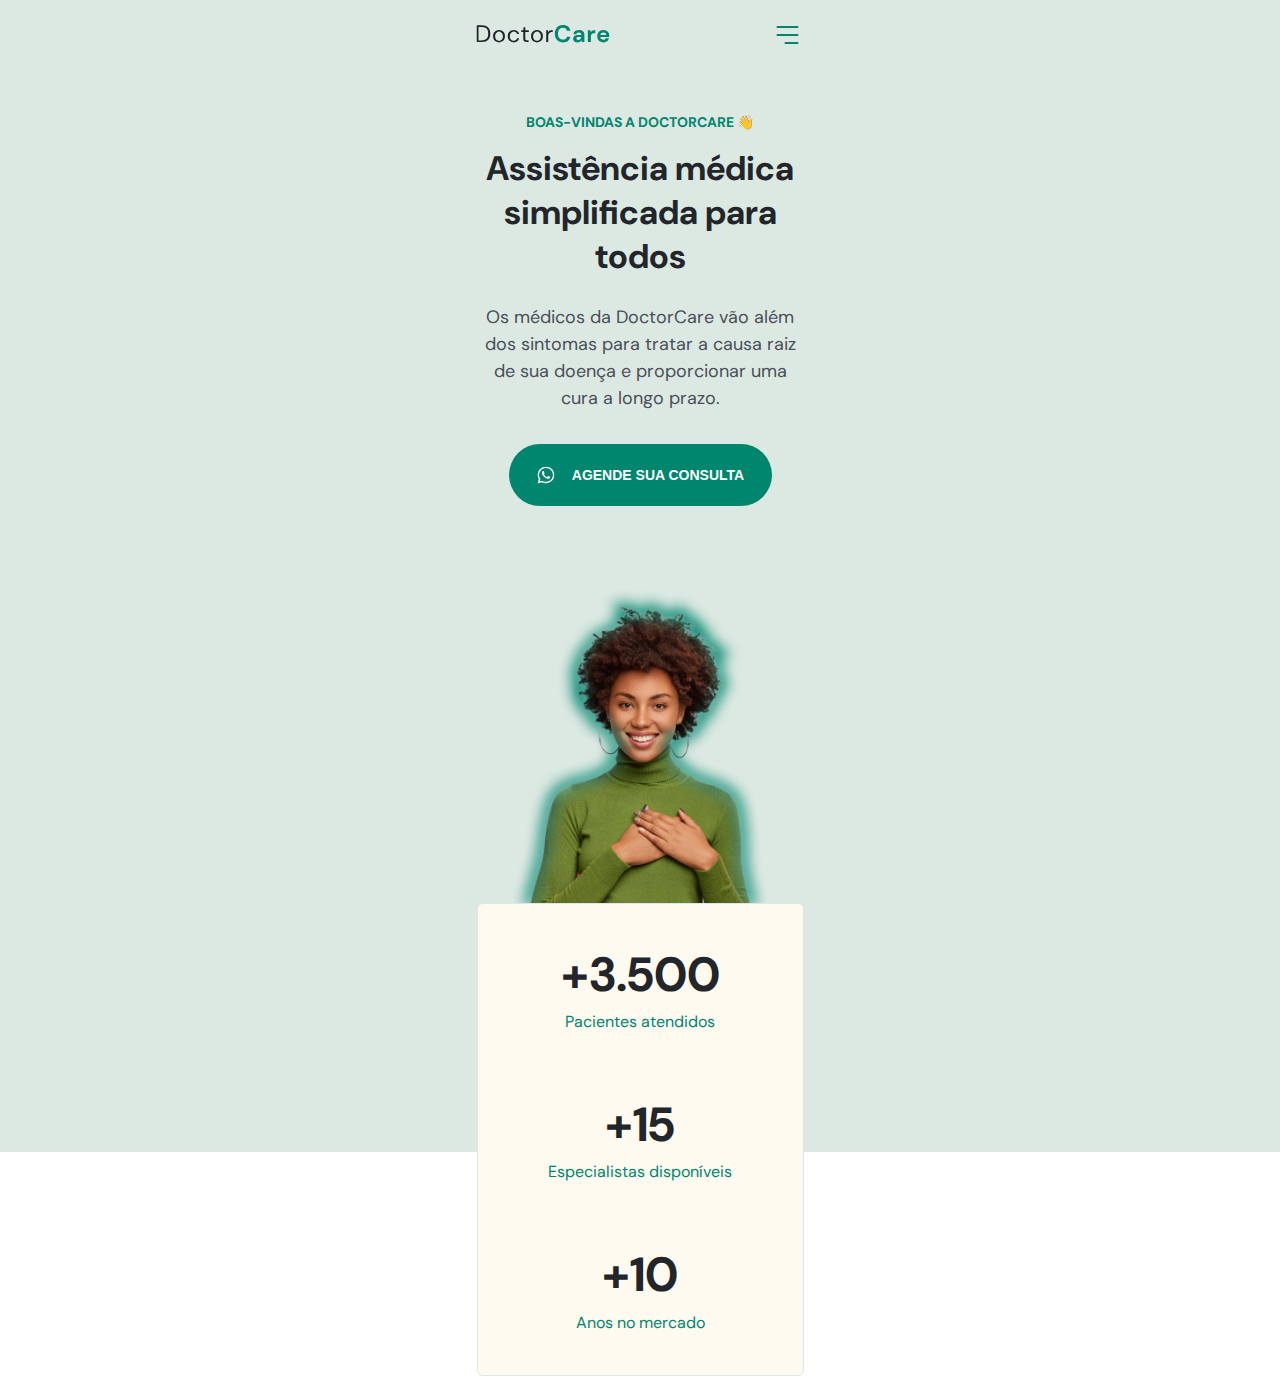
==== commit d7d1e758: "ok" ====
--- a/index.html
+++ b/index.html
@@ -1,5 +1,5 @@
 <!DOCTYPE html>
-<html lang="pt-br">
+<html lang="en">
   <head>
     <meta charset="UTF-8" />
     <meta name="viewport" content="width=device-width, initial-scale=1.0" />
@@ -112,8 +112,8 @@
               </a>
             </li>
             <li>
-              <a target="_blank" href="https://facebook.com/maykbrito"
-                ><svg
+              <a target="_blank" href="https://facebook.com/maykbrito">
+                <svg
                   width="24"
                   height="24"
                   viewBox="0 0 24 24"
@@ -131,8 +131,8 @@
               </a>
             </li>
             <li>
-              <a target="_blank" href="https://youtube.com/maykbrito"
-                ><svg
+              <a target="_blank" href="https://youtube.com/maykbrito">
+                <svg
                   width="24"
                   height="24"
                   viewBox="0 0 24 24"
@@ -159,7 +159,12 @@
           </ul>
         </div>
 
-        <button onclick="openMenu()" class="open-menu">
+        <button
+          aria-expanded="false"
+          aria-label="Abrir menu"
+          onclick="openMenu()"
+          class="open-menu"
+        >
           <svg
             width="40"
             height="40"
@@ -190,7 +195,12 @@
             />
           </svg>
         </button>
-        <button onclick="closeMenu()" class="close-menu">
+        <button
+          aria-expanded="true"
+          aria-label="Fechar menu"
+          onclick="closeMenu()"
+          class="close-menu"
+        >
           <svg
             width="40"
             height="40"
@@ -219,14 +229,14 @@
       </p>
       <button>
         <svg
-          width="18"
-          height="18"
-          viewBox="0 0 18 18"
+          width="20"
+          height="20"
+          viewBox="0 0 20 20"
           fill="none"
           xmlns="http://www.w3.org/2000/svg"
         >
           <path
-            d="M12.8337 10.6667C12.667 10.5833 11.5837 10.0833 11.417 10C11.2503 9.91668 11.0837 9.91668 10.917 10.0833C10.7503 10.25 10.417 10.75 10.2503 10.9167C10.167 11.0833 10.0003 11.0833 9.83366 11C9.25033 10.75 8.66699 10.4167 8.16699 10C7.75033 9.58334 7.33366 9.08334 7.00033 8.58334C6.91699 8.41668 7.00033 8.25001 7.08366 8.16668C7.16699 8.08334 7.25033 7.91668 7.41699 7.83334C7.50033 7.75001 7.58366 7.58334 7.58366 7.50001C7.66699 7.41668 7.66699 7.25001 7.58366 7.16668C7.50033 7.08334 7.08366 6.08334 6.91699 5.66668C6.83366 5.08334 6.66699 5.08334 6.50033 5.08334C6.41699 5.08334 6.25033 5.08334 6.08366 5.08334C5.91699 5.08334 5.66699 5.25001 5.58366 5.33334C5.08366 5.83334 4.83366 6.41668 4.83366 7.08334C4.91699 7.83334 5.16699 8.58334 5.66699 9.25001C6.58366 10.5833 7.75033 11.6667 9.16699 12.3333C9.58366 12.5 9.91699 12.6667 10.3337 12.75C10.7503 12.9167 11.167 12.9167 11.667 12.8333C12.2503 12.75 12.7503 12.3333 13.0837 11.8333C13.2503 11.5 13.2503 11.1667 13.167 10.8333C13.167 10.8333 13.0003 10.75 12.8337 10.6667ZM14.917 3.08334C11.667 -0.166656 6.41699 -0.166656 3.16699 3.08334C0.500325 5.75001 0.000325501 9.83334 1.83366 13.0833L0.666992 17.3333L5.08366 16.1667C6.33366 16.8333 7.66699 17.1667 9.00033 17.1667C13.5837 17.1667 17.2503 13.5 17.2503 8.91668C17.3337 6.75001 16.417 4.66668 14.917 3.08334ZM12.667 14.75C11.5837 15.4167 10.3337 15.8333 9.00033 15.8333C7.75033 15.8333 6.58366 15.5 5.50033 14.9167L5.25033 14.75L2.66699 15.4167L3.33366 12.9167L3.16699 12.6667C1.16699 9.33334 2.16699 5.16668 5.41699 3.08334C8.66699 1.00001 12.8337 2.08334 14.8337 5.25001C16.8337 8.50001 15.917 12.75 12.667 14.75Z"
+            d="M13.8337 11.6667C13.667 11.5833 12.5837 11.0833 12.417 11C12.2503 10.9167 12.0837 10.9167 11.917 11.0833C11.7503 11.25 11.417 11.75 11.2503 11.9167C11.167 12.0833 11.0003 12.0833 10.8337 12C10.2503 11.75 9.66699 11.4167 9.16699 11C8.75033 10.5833 8.33366 10.0833 8.00033 9.58334C7.91699 9.41668 8.00033 9.25001 8.08366 9.16668C8.16699 9.08334 8.25033 8.91668 8.41699 8.83334C8.50033 8.75001 8.58366 8.58334 8.58366 8.50001C8.66699 8.41668 8.66699 8.25001 8.58366 8.16668C8.50033 8.08334 8.08366 7.08334 7.91699 6.66668C7.83366 6.08334 7.66699 6.08334 7.50033 6.08334C7.41699 6.08334 7.25033 6.08334 7.08366 6.08334C6.91699 6.08334 6.66699 6.25001 6.58366 6.33334C6.08366 6.83334 5.83366 7.41668 5.83366 8.08334C5.91699 8.83334 6.16699 9.58334 6.66699 10.25C7.58366 11.5833 8.75033 12.6667 10.167 13.3333C10.5837 13.5 10.917 13.6667 11.3337 13.75C11.7503 13.9167 12.167 13.9167 12.667 13.8333C13.2503 13.75 13.7503 13.3333 14.0837 12.8333C14.2503 12.5 14.2503 12.1667 14.167 11.8333C14.167 11.8333 14.0003 11.75 13.8337 11.6667ZM15.917 4.08334C12.667 0.833344 7.41699 0.833344 4.16699 4.08334C1.50033 6.75001 1.00033 10.8333 2.83366 14.0833L1.66699 18.3333L6.08366 17.1667C7.33366 17.8333 8.66699 18.1667 10.0003 18.1667C14.5837 18.1667 18.2503 14.5 18.2503 9.91668C18.3337 7.75001 17.417 5.66668 15.917 4.08334ZM13.667 15.75C12.5837 16.4167 11.3337 16.8333 10.0003 16.8333C8.75033 16.8333 7.58366 16.5 6.50033 15.9167L6.25033 15.75L3.66699 16.4167L4.33366 13.9167L4.16699 13.6667C2.16699 10.3333 3.16699 6.16668 6.41699 4.08334C9.66699 2.00001 13.8337 3.08334 15.8337 6.25001C17.8337 9.50001 16.917 13.75 13.667 15.75Z"
             fill="white"
           />
         </svg>
@@ -238,15 +248,18 @@
         src="/assets/Foto.png"
         alt="Mulher negra vestindo moletom verde e sorrindo"
       />
+
       <div class="stats">
         <div class="stat">
-          <h3>3.500</h3>
+          <h3>+3.500</h3>
           <p>Pacientes atendidos</p>
         </div>
+
         <div class="stat">
           <h3>+15</h3>
           <p>Especialistas disponíveis</p>
         </div>
+
         <div class="stat">
           <h3>+10</h3>
           <p>Anos no mercado</p>
--- a/style.css
+++ b/style.css
@@ -1,9 +1,10 @@
-/*=== GERAL ===========================================*/
+/*=== GERAL =================================*/
 * {
   margin: 0;
   padding: 0;
   box-sizing: border-box;
 }
+
 :root {
   --primary-color: hsl(170, 100%, 26%);
   --headline: hsl(210, 11%, 15%);
@@ -12,7 +13,7 @@
   --brand-beige: hsl(39, 100%, 97%);
   --brand-light: hsl(148, 23%, 89%);
 
-  font-size: 62.5%; /* 1rem = 10px*/
+  font-size: 62.5%; /* 1rem = 10px */
 
   --nav-height: 7.2rem;
 }
@@ -24,7 +25,7 @@
 }
 
 body {
-  font-family: "DM Sans";
+  font-family: 'DM Sans';
   font-size: 1.6rem;
 
   text-align: center;
@@ -42,15 +43,14 @@
   list-style: none;
 }
 
-/*=== HEADER ===========================================*/
-
+/*=== HEADER =================================*/
 header {
   margin-top: calc(4.1rem + var(--nav-height));
 }
 
 header::before {
-  content: "";
-  width: 100%; /*viewport toda a janela 100 pedacinhos*/
+  content: '';
+  width: 100%;
   height: calc(108rem + var(--nav-height));
   background-color: var(--brand-light);
   display: block;
@@ -71,6 +71,7 @@
   font-size: 3.4rem;
   color: var(--headline);
   line-height: 130%;
+
   margin-bottom: 2.4rem;
 }
 
@@ -82,6 +83,7 @@
 
   margin-bottom: 3.2rem;
 }
+
 header button {
   background: var(--primary-color);
 
@@ -116,7 +118,7 @@
 
 .stats {
   width: 32.7rem;
-  padding-block: 4rem; /*coloca 4 em cima e 4 embaixo */
+  padding-block: 4rem;
   margin-inline: auto;
 
   background-color: var(--brand-beige);
@@ -124,8 +126,8 @@
   border-radius: 0.6rem;
 
   display: flex;
-  flex-direction: column; /* Inverteu para coluna */
-  justify-content: center; /*Elemento ao meio */
+  flex-direction: column;
+  justify-content: center;
   gap: 6rem;
 }
 
@@ -143,7 +145,8 @@
   font-size: 1.6rem;
   line-height: 150%;
 }
-/*=== NAVIGATION ===========================================*/
+
+/*=== NAVIGATION =================================*/
 nav {
   display: flex;
 
@@ -182,7 +185,7 @@
   cursor: pointer;
 }
 
-/*=== MENU-EXpanded ===========================================*/
+/*=== MENU-EXPANDED =================================*/
 body.menu-expanded {
   overflow: hidden;
 }
@@ -238,9 +241,8 @@
 }
 
 .menu .button {
-  background: #ffffff;
-  box-shadow: 0px 4px 4px rgb(0, 0, 0);
-  border-radius: 40px;
+  background: white;
+  border-radius: 4rem;
   font-weight: 700;
   font-size: 1.8rem;
   line-height: 2.3rem;
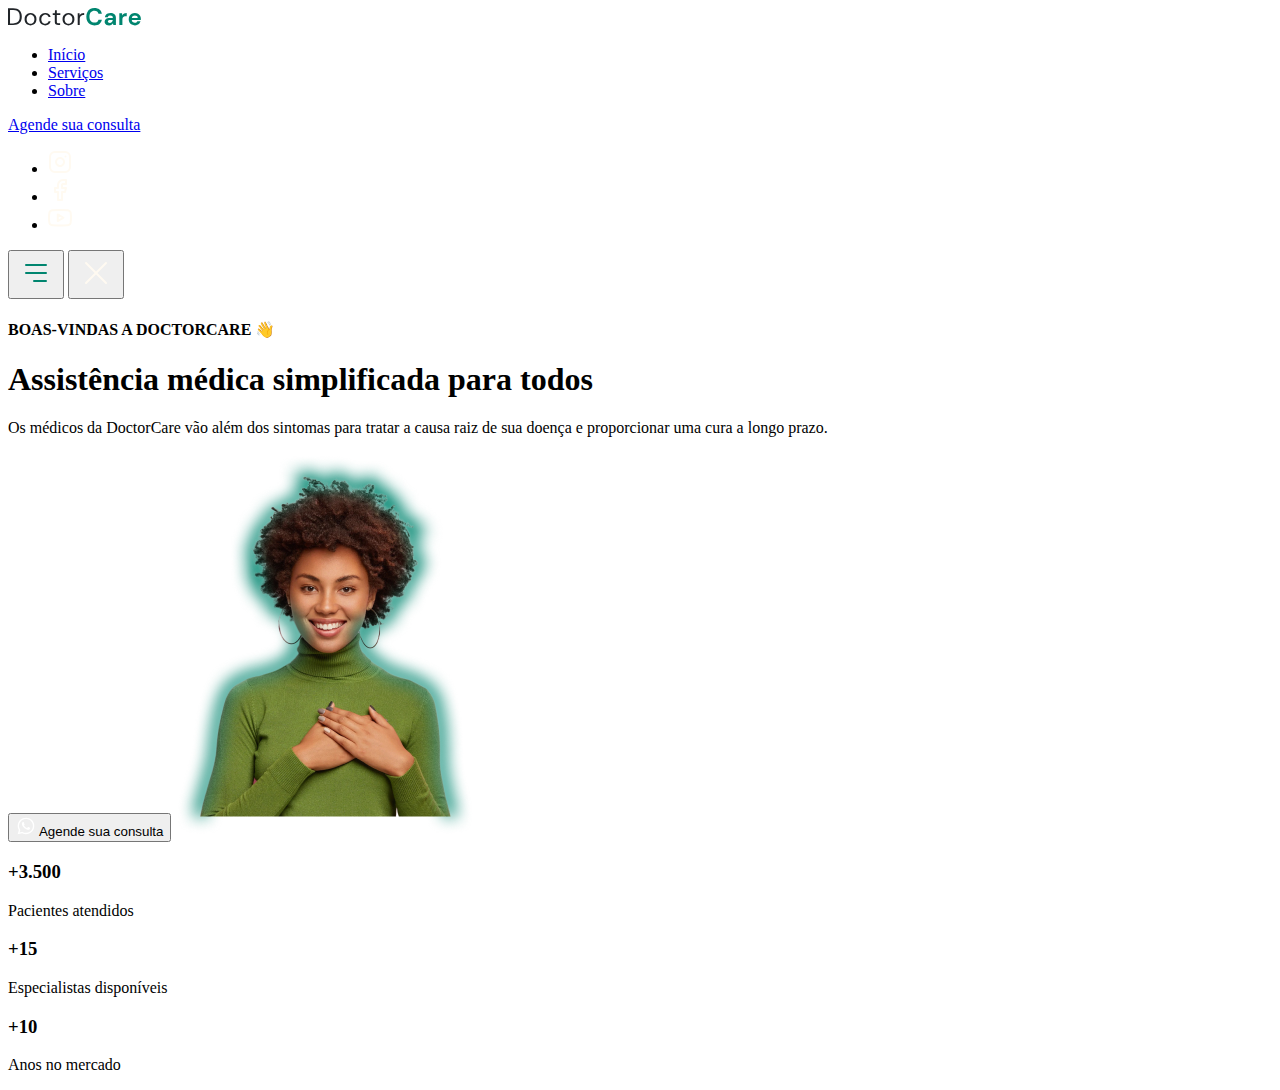
==== commit cae74257: "corrigir menu" ====
--- a/index.html
+++ b/index.html
@@ -5,7 +5,7 @@
     <meta name="viewport" content="width=device-width, initial-scale=1.0" />
     <title>DoctorCare</title>
 
-    <link rel="stylesheet" href="/style.css" />
+    <link rel="stylesheet" href="/style1.css" />
 
     <link rel="preconnect" href="https://fonts.googleapis.com" />
     <link rel="preconnect" href="https://fonts.gstatic.com" crossorigin />
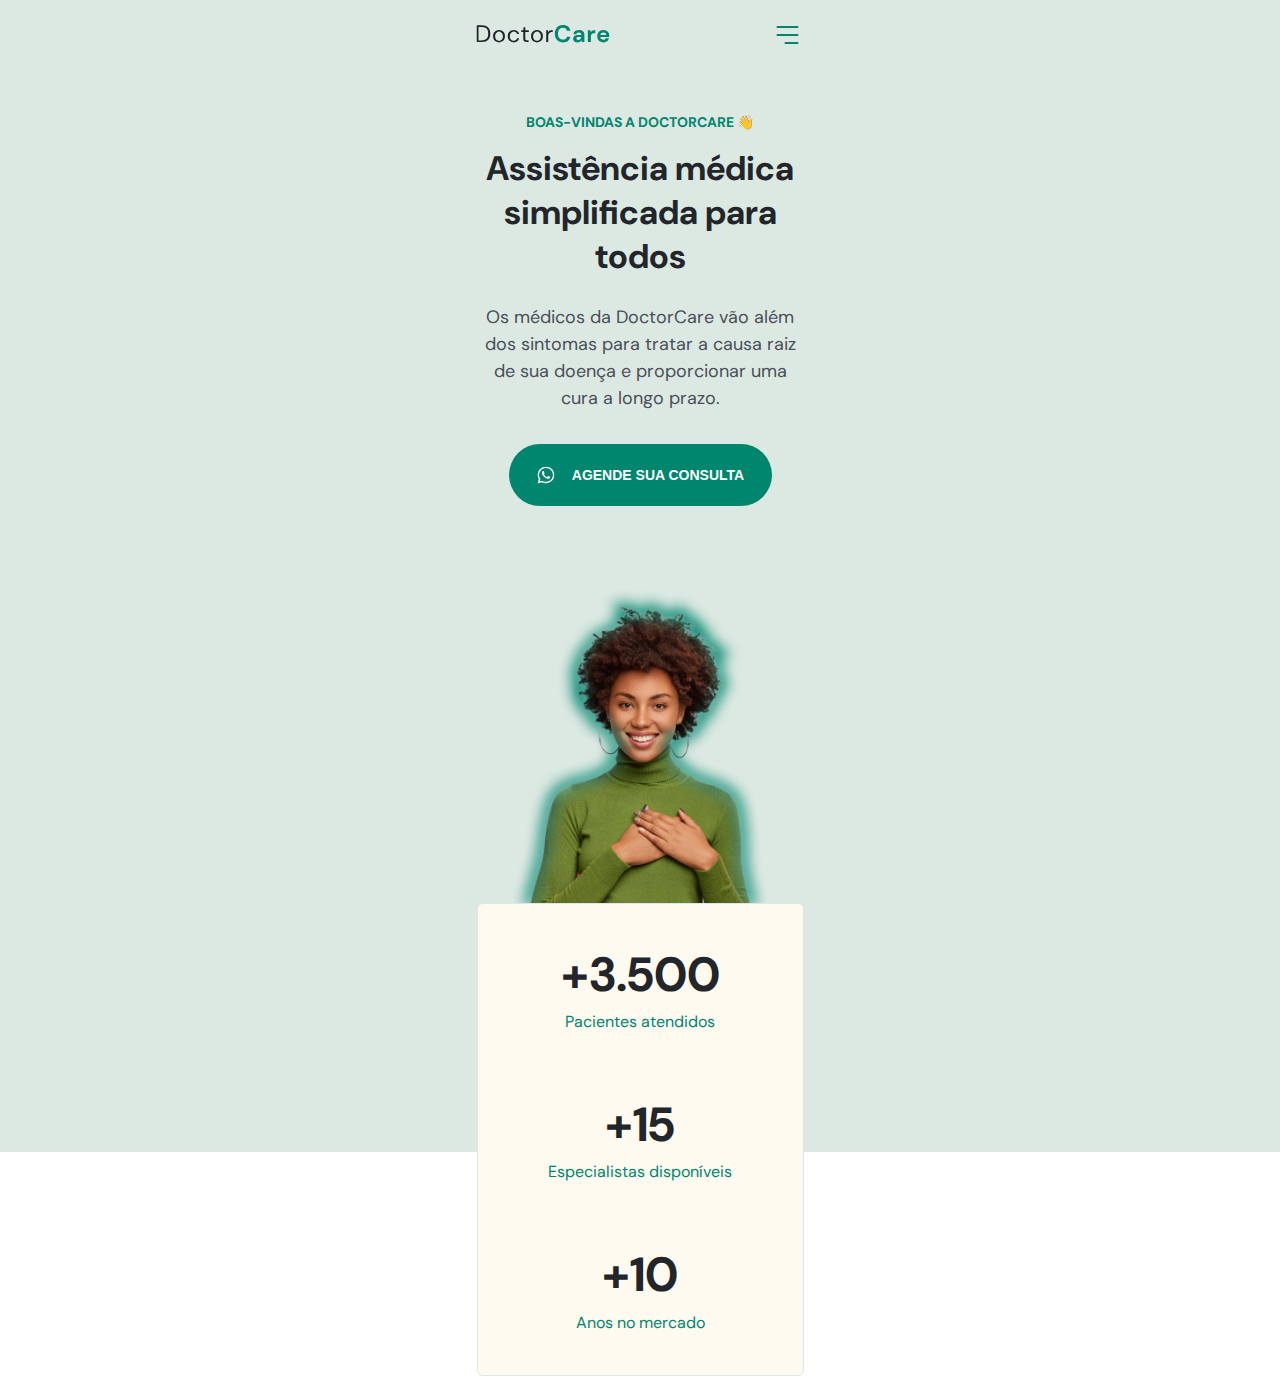
==== commit 35d977be: "ok" ====
--- a/index.html
+++ b/index.html
@@ -5,7 +5,7 @@
     <meta name="viewport" content="width=device-width, initial-scale=1.0" />
     <title>DoctorCare</title>
 
-    <link rel="stylesheet" href="/style1.css" />
+    <link rel="stylesheet" href="/style.css" />
 
     <link rel="preconnect" href="https://fonts.googleapis.com" />
     <link rel="preconnect" href="https://fonts.gstatic.com" crossorigin />
--- a/style.css
+++ b/style.css
@@ -0,0 +1,280 @@
+/*=== GERAL =================================*/
+* {
+  margin: 0;
+  padding: 0;
+  box-sizing: border-box;
+}
+
+:root {
+  --primary-color: hsl(170, 100%, 26%);
+  --headline: hsl(210, 11%, 15%);
+  --paragraph: hsl(210, 9%, 31%);
+
+  --brand-beige: hsl(39, 100%, 97%);
+  --brand-light: hsl(148, 23%, 89%);
+
+  font-size: 62.5%; /* 1rem = 10px */
+
+  --nav-height: 7.2rem;
+}
+
+html,
+body {
+  width: 100%;
+  height: 100%;
+}
+
+body {
+  font-family: 'DM Sans';
+  font-size: 1.6rem;
+
+  text-align: center;
+
+  overflow: overlay;
+}
+
+.wrapper {
+  width: 37.5rem;
+  margin-inline: auto;
+  padding-inline: 2.4rem;
+}
+
+ul {
+  list-style: none;
+}
+
+/*=== HEADER =================================*/
+header {
+  margin-top: calc(4.1rem + var(--nav-height));
+}
+
+header::before {
+  content: '';
+  width: 100%;
+  height: calc(108rem + var(--nav-height));
+  background-color: var(--brand-light);
+  display: block;
+
+  position: absolute;
+  top: 0;
+  left: 0;
+  z-index: -1;
+}
+
+header h4 {
+  font-size: 1.4rem;
+  color: var(--primary-color);
+  margin-bottom: 1.6rem;
+}
+
+header h1 {
+  font-size: 3.4rem;
+  color: var(--headline);
+  line-height: 130%;
+
+  margin-bottom: 2.4rem;
+}
+
+header p {
+  font-size: 1.8rem;
+  line-height: 150%;
+  font-weight: 400;
+  color: var(--paragraph);
+
+  margin-bottom: 3.2rem;
+}
+
+header button {
+  background: var(--primary-color);
+
+  border: none;
+  border-radius: 4rem;
+
+  margin-bottom: 6rem;
+
+  height: 6.2rem;
+  width: 26.3rem;
+
+  color: white;
+  font-size: 1.4rem;
+  font-weight: 700;
+  text-transform: uppercase;
+
+  display: flex;
+  align-items: center;
+  justify-content: center;
+  gap: 1.6rem;
+
+  margin-right: auto;
+  margin-left: auto;
+}
+
+header img {
+  width: 26.4rem;
+  display: block;
+  margin-inline: auto;
+  object-position: 0 2rem;
+}
+
+.stats {
+  width: 32.7rem;
+  padding-block: 4rem;
+  margin-inline: auto;
+
+  background-color: var(--brand-beige);
+  border: 1px solid var(--brand-light);
+  border-radius: 0.6rem;
+
+  display: flex;
+  flex-direction: column;
+  justify-content: center;
+  gap: 6rem;
+}
+
+.stat h3 {
+  font-size: 4.8rem;
+  color: var(--headline);
+  line-height: 130%;
+
+  margin-bottom: 0.4rem;
+}
+
+.stat p {
+  margin: 0;
+  color: var(--primary-color);
+  font-size: 1.6rem;
+  line-height: 150%;
+}
+
+/*=== NAVIGATION =================================*/
+nav {
+  display: flex;
+
+  height: var(--nav-height);
+
+  position: fixed;
+  top: 0;
+  left: 50%;
+  transform: translateX(-50%);
+}
+
+nav .wrapper {
+  display: flex;
+  align-items: center;
+  justify-content: space-between;
+}
+
+nav.scroll {
+  background: var(--primary-color);
+  width: 100vw;
+  position: fixed;
+  top: 0;
+}
+
+nav.scroll svg:nth-child(1) path {
+  fill: white;
+}
+
+nav.scroll button path {
+  stroke: white;
+}
+
+nav button {
+  background: none;
+  border: none;
+  cursor: pointer;
+}
+
+/*=== MENU-EXPANDED =================================*/
+body.menu-expanded {
+  overflow: hidden;
+}
+
+body.menu-expanded > :not(nav) {
+  display: none;
+}
+
+.menu,
+.close-menu,
+body.menu-expanded .open-menu {
+  opacity: 0;
+  visibility: hidden;
+}
+
+body.menu-expanded .menu,
+body.menu-expanded .close-menu {
+  opacity: 1;
+  visibility: visible;
+}
+
+body.menu-expanded .menu {
+  position: fixed;
+  top: 0;
+  left: 0;
+  background: var(--primary-color);
+
+  width: 100vw;
+  height: 100vh;
+
+  padding-top: var(--nav-height);
+}
+
+body.menu-expanded nav {
+  position: relative;
+}
+
+.menu ul:nth-child(1) {
+  display: flex;
+  flex-direction: column;
+  gap: 4.8rem;
+
+  margin-top: 6rem;
+
+  font-weight: 700;
+  font-size: 2.4rem;
+  line-height: 3.1rem;
+}
+
+.menu ul li a {
+  color: white;
+  text-decoration: none;
+}
+
+.menu .button {
+  background: white;
+  border-radius: 4rem;
+  font-weight: 700;
+  font-size: 1.8rem;
+  line-height: 2.3rem;
+  text-transform: uppercase;
+  text-decoration: none;
+
+  color: var(--primary-color);
+
+  display: inline-block;
+  padding: 16px 32px;
+
+  margin-top: 4.8rem;
+  margin-bottom: 8rem;
+}
+
+.social-links {
+  display: flex;
+  align-items: center;
+  justify-content: center;
+  gap: 3.2rem;
+}
+
+body.menu-expanded .logo,
+body.menu-expanded button {
+  position: relative;
+  z-index: 100;
+}
+
+body.menu-expanded .logo path {
+  fill: white;
+}
+
+body.menu-expanded button path {
+  stroke: white;
+}
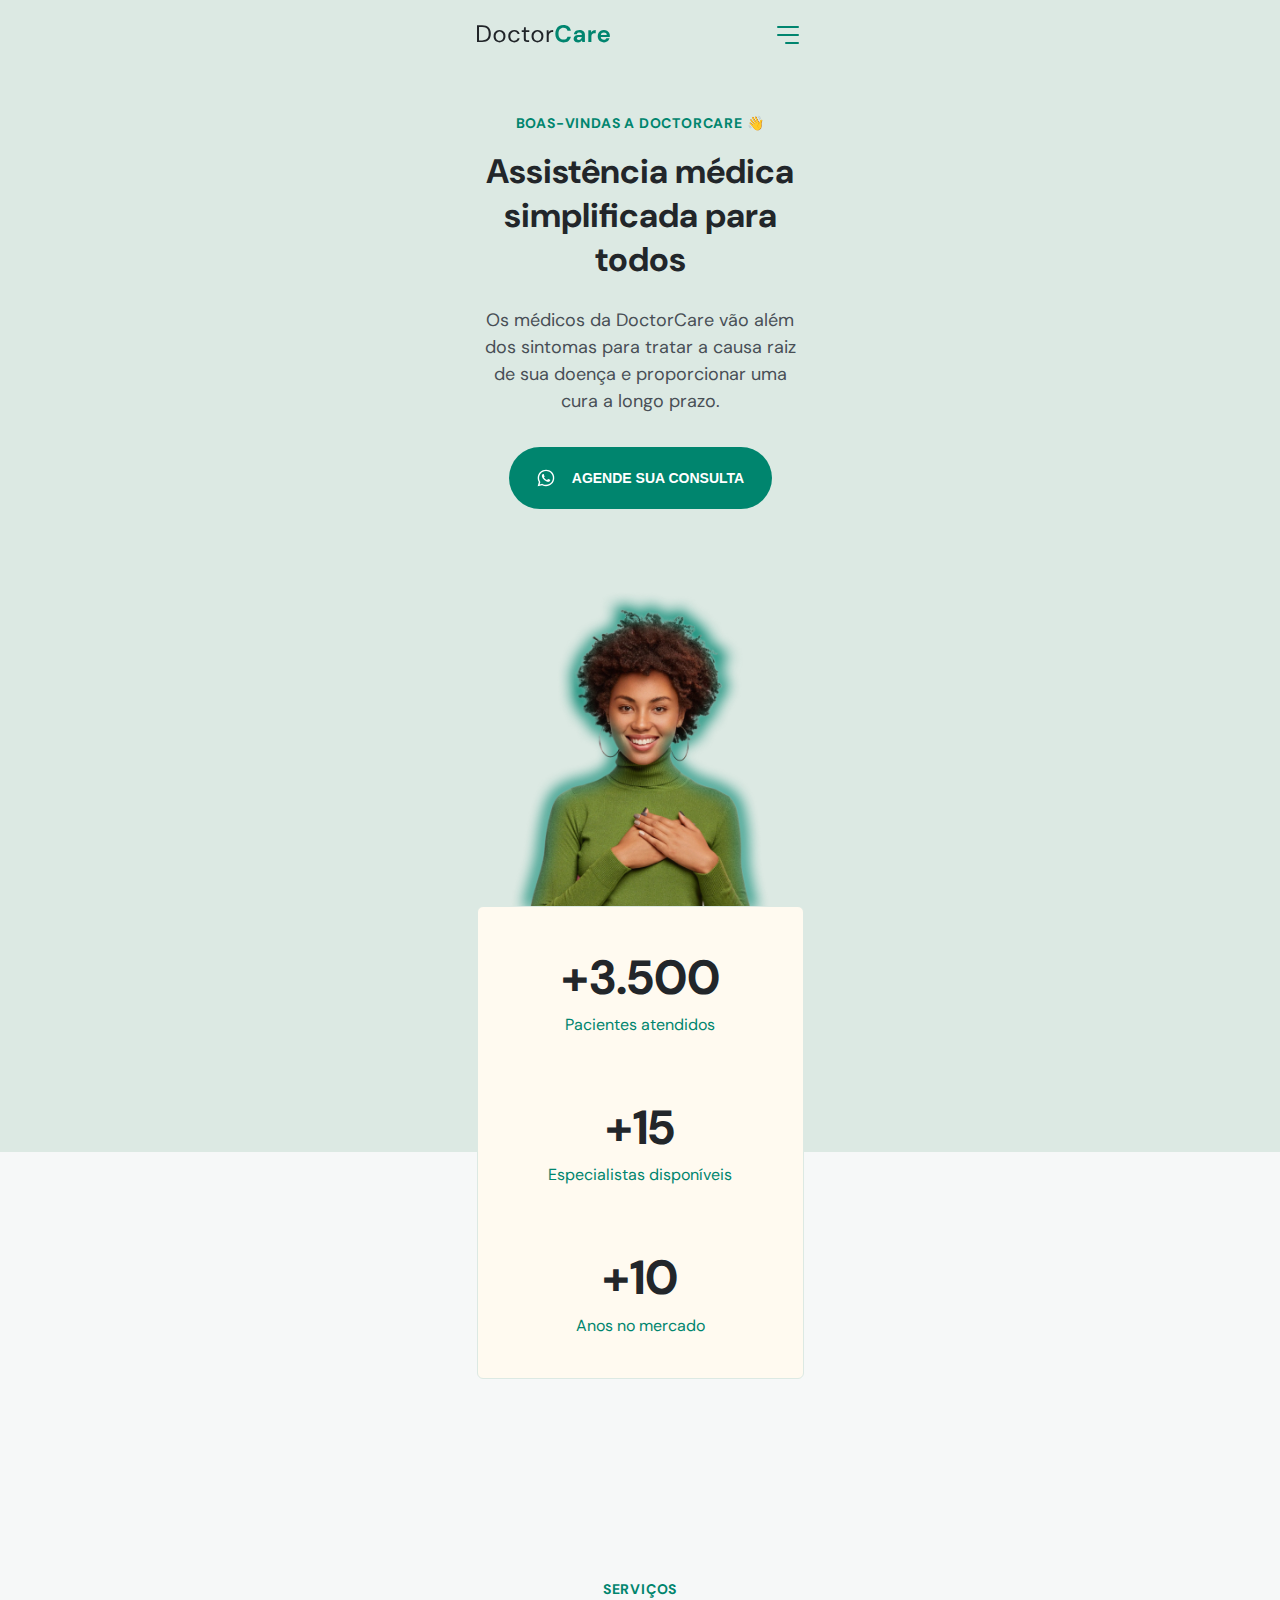
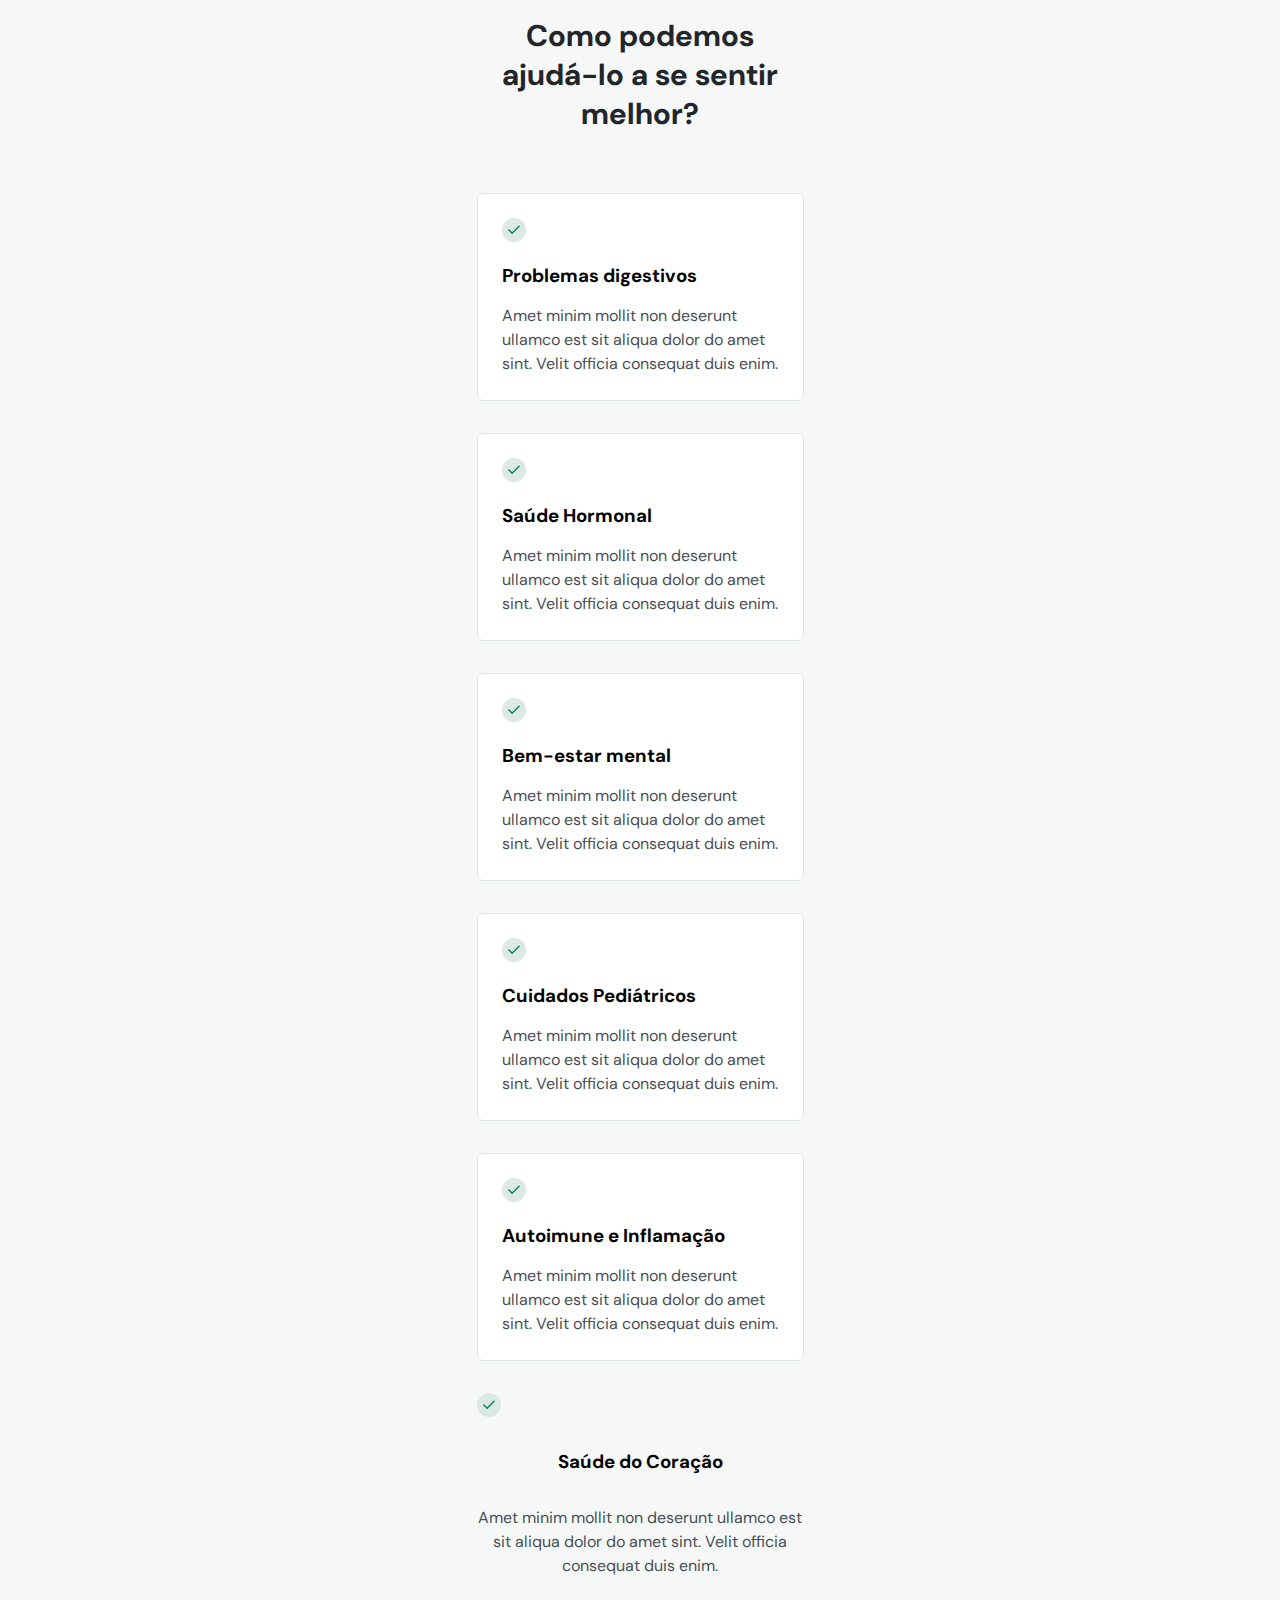
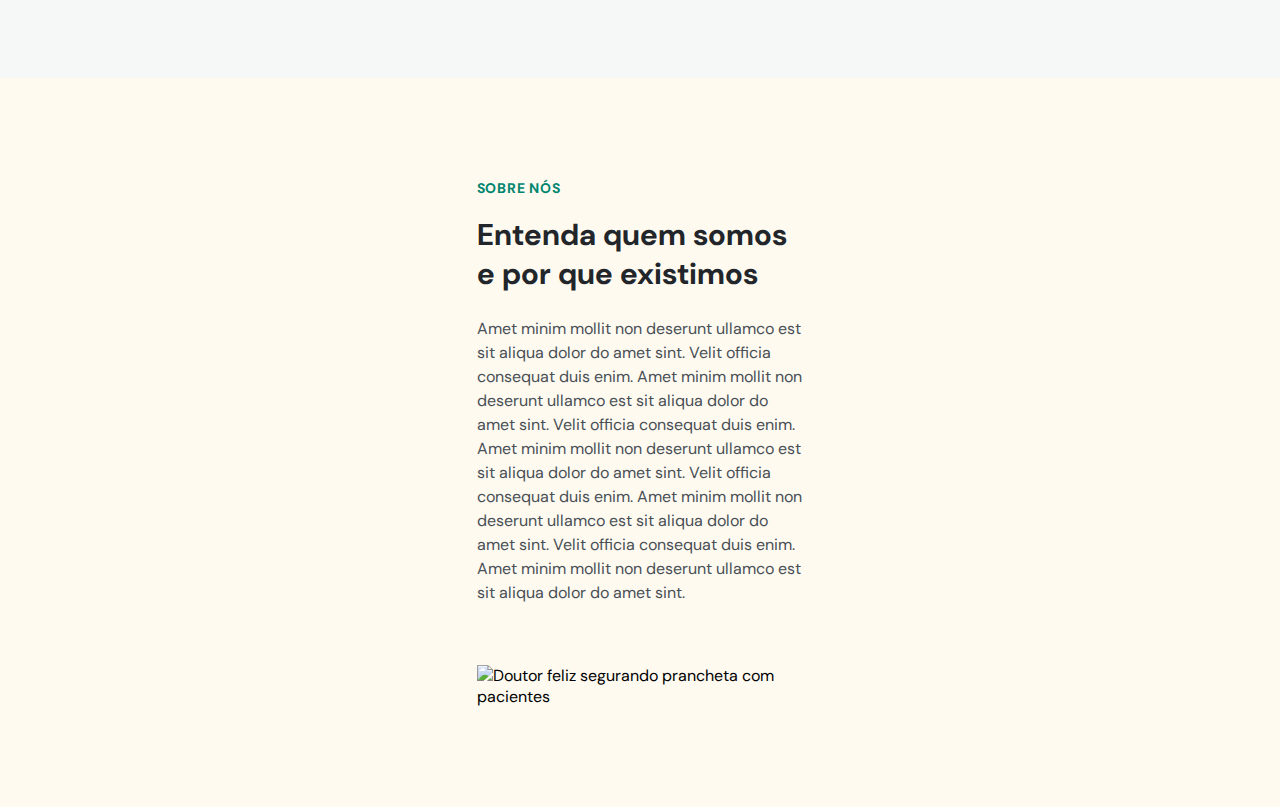
==== commit 8cf276bf: "stage 3" ====
--- a/index.html
+++ b/index.html
@@ -14,10 +14,10 @@
       rel="stylesheet"
     />
   </head>
-  <body onscroll="onScroll()" class="">
-    <nav id="navigation" class="">
+  <body onscroll="onScroll()">
+    <nav id="navigation">
       <div class="wrapper">
-        <a class="logo" href="#">
+        <a class="logo" href="#home">
           <svg
             width="133"
             height="18"
@@ -70,9 +70,9 @@
 
         <div class="menu">
           <ul>
-            <li><a href="#">Início</a></li>
-            <li><a href="#">Serviços</a></li>
-            <li><a href="#">Sobre</a></li>
+            <li><a onclick="closeMenu()" href="#home">Início</a></li>
+            <li><a onclick="closeMenu()" href="#services">Serviços</a></li>
+            <li><a onclick="closeMenu()" href="#about">Sobre</a></li>
           </ul>
 
           <a class="button" href="#">Agende sua consulta</a>
@@ -220,53 +220,252 @@
       </div>
     </nav>
 
-    <header class="wrapper">
-      <h4>BOAS-VINDAS A DOCTORCARE 👋</h4>
-      <h1>Assistência médica simplificada para todos</h1>
-      <p>
-        Os médicos da DoctorCare vão além dos sintomas para tratar a causa raiz
-        de sua doença e proporcionar uma cura a longo prazo.
-      </p>
-      <button>
-        <svg
-          width="20"
-          height="20"
-          viewBox="0 0 20 20"
-          fill="none"
-          xmlns="http://www.w3.org/2000/svg"
-        >
-          <path
-            d="M13.8337 11.6667C13.667 11.5833 12.5837 11.0833 12.417 11C12.2503 10.9167 12.0837 10.9167 11.917 11.0833C11.7503 11.25 11.417 11.75 11.2503 11.9167C11.167 12.0833 11.0003 12.0833 10.8337 12C10.2503 11.75 9.66699 11.4167 9.16699 11C8.75033 10.5833 8.33366 10.0833 8.00033 9.58334C7.91699 9.41668 8.00033 9.25001 8.08366 9.16668C8.16699 9.08334 8.25033 8.91668 8.41699 8.83334C8.50033 8.75001 8.58366 8.58334 8.58366 8.50001C8.66699 8.41668 8.66699 8.25001 8.58366 8.16668C8.50033 8.08334 8.08366 7.08334 7.91699 6.66668C7.83366 6.08334 7.66699 6.08334 7.50033 6.08334C7.41699 6.08334 7.25033 6.08334 7.08366 6.08334C6.91699 6.08334 6.66699 6.25001 6.58366 6.33334C6.08366 6.83334 5.83366 7.41668 5.83366 8.08334C5.91699 8.83334 6.16699 9.58334 6.66699 10.25C7.58366 11.5833 8.75033 12.6667 10.167 13.3333C10.5837 13.5 10.917 13.6667 11.3337 13.75C11.7503 13.9167 12.167 13.9167 12.667 13.8333C13.2503 13.75 13.7503 13.3333 14.0837 12.8333C14.2503 12.5 14.2503 12.1667 14.167 11.8333C14.167 11.8333 14.0003 11.75 13.8337 11.6667ZM15.917 4.08334C12.667 0.833344 7.41699 0.833344 4.16699 4.08334C1.50033 6.75001 1.00033 10.8333 2.83366 14.0833L1.66699 18.3333L6.08366 17.1667C7.33366 17.8333 8.66699 18.1667 10.0003 18.1667C14.5837 18.1667 18.2503 14.5 18.2503 9.91668C18.3337 7.75001 17.417 5.66668 15.917 4.08334ZM13.667 15.75C12.5837 16.4167 11.3337 16.8333 10.0003 16.8333C8.75033 16.8333 7.58366 16.5 6.50033 15.9167L6.25033 15.75L3.66699 16.4167L4.33366 13.9167L4.16699 13.6667C2.16699 10.3333 3.16699 6.16668 6.41699 4.08334C9.66699 2.00001 13.8337 3.08334 15.8337 6.25001C17.8337 9.50001 16.917 13.75 13.667 15.75Z"
-            fill="white"
+    <section id="home">
+      <div class="wrapper">
+        <header>
+          <h4>BOAS-VINDAS A DOCTORCARE 👋</h4>
+          <h1>Assistência médica simplificada para todos</h1>
+        </header>
+
+        <div class="content">
+          <p>
+            Os médicos da DoctorCare vão além dos sintomas para tratar a causa
+            raiz de sua doença e proporcionar uma cura a longo prazo.
+          </p>
+          <button>
+            <svg
+              width="20"
+              height="20"
+              viewBox="0 0 20 20"
+              fill="none"
+              xmlns="http://www.w3.org/2000/svg"
+            >
+              <path
+                d="M13.8337 11.6667C13.667 11.5833 12.5837 11.0833 12.417 11C12.2503 10.9167 12.0837 10.9167 11.917 11.0833C11.7503 11.25 11.417 11.75 11.2503 11.9167C11.167 12.0833 11.0003 12.0833 10.8337 12C10.2503 11.75 9.66699 11.4167 9.16699 11C8.75033 10.5833 8.33366 10.0833 8.00033 9.58334C7.91699 9.41668 8.00033 9.25001 8.08366 9.16668C8.16699 9.08334 8.25033 8.91668 8.41699 8.83334C8.50033 8.75001 8.58366 8.58334 8.58366 8.50001C8.66699 8.41668 8.66699 8.25001 8.58366 8.16668C8.50033 8.08334 8.08366 7.08334 7.91699 6.66668C7.83366 6.08334 7.66699 6.08334 7.50033 6.08334C7.41699 6.08334 7.25033 6.08334 7.08366 6.08334C6.91699 6.08334 6.66699 6.25001 6.58366 6.33334C6.08366 6.83334 5.83366 7.41668 5.83366 8.08334C5.91699 8.83334 6.16699 9.58334 6.66699 10.25C7.58366 11.5833 8.75033 12.6667 10.167 13.3333C10.5837 13.5 10.917 13.6667 11.3337 13.75C11.7503 13.9167 12.167 13.9167 12.667 13.8333C13.2503 13.75 13.7503 13.3333 14.0837 12.8333C14.2503 12.5 14.2503 12.1667 14.167 11.8333C14.167 11.8333 14.0003 11.75 13.8337 11.6667ZM15.917 4.08334C12.667 0.833344 7.41699 0.833344 4.16699 4.08334C1.50033 6.75001 1.00033 10.8333 2.83366 14.0833L1.66699 18.3333L6.08366 17.1667C7.33366 17.8333 8.66699 18.1667 10.0003 18.1667C14.5837 18.1667 18.2503 14.5 18.2503 9.91668C18.3337 7.75001 17.417 5.66668 15.917 4.08334ZM13.667 15.75C12.5837 16.4167 11.3337 16.8333 10.0003 16.8333C8.75033 16.8333 7.58366 16.5 6.50033 15.9167L6.25033 15.75L3.66699 16.4167L4.33366 13.9167L4.16699 13.6667C2.16699 10.3333 3.16699 6.16668 6.41699 4.08334C9.66699 2.00001 13.8337 3.08334 15.8337 6.25001C17.8337 9.50001 16.917 13.75 13.667 15.75Z"
+                fill="white"
+              />
+            </svg>
+
+            Agende sua consulta
+          </button>
+
+          <img
+            src="/assets/Foto.png"
+            alt="Mulher negra vestindo moletom verde e sorrindo"
           />
-        </svg>
-
-        Agende sua consulta
-      </button>
-
-      <img
-        src="/assets/Foto.png"
-        alt="Mulher negra vestindo moletom verde e sorrindo"
-      />
-
-      <div class="stats">
-        <div class="stat">
-          <h3>+3.500</h3>
-          <p>Pacientes atendidos</p>
         </div>
 
-        <div class="stat">
-          <h3>+15</h3>
-          <p>Especialistas disponíveis</p>
-        </div>
-
-        <div class="stat">
-          <h3>+10</h3>
-          <p>Anos no mercado</p>
+        <div class="stats">
+          <div class="stat">
+            <h3>+3.500</h3>
+            <p>Pacientes atendidos</p>
+          </div>
+
+          <div class="stat">
+            <h3>+15</h3>
+            <p>Especialistas disponíveis</p>
+          </div>
+
+          <div class="stat">
+            <h3>+10</h3>
+            <p>Anos no mercado</p>
+          </div>
         </div>
       </div>
-    </header>
-
+    </section>
+
+    <section id="services">
+      <div class="wrapper">
+        <header>
+          <h4>Serviços</h4>
+          <h2>Como podemos ajudá-lo a se sentir melhor?</h2>
+        </header>
+
+        <div class="content">
+          <div class="cards">
+            <div class="card">
+              <svg
+                width="24"
+                height="24"
+                viewBox="0 0 24 24"
+                fill="none"
+                xmlns="http://www.w3.org/2000/svg"
+              >
+                <circle cx="12" cy="12" r="12" fill="#DCE9E2" />
+                <path
+                  d="M17.091 8.18182L10.091 15.1818L6.90918 12"
+                  stroke="#00856F"
+                  stroke-width="1.5"
+                  stroke-linecap="round"
+                  stroke-linejoin="round"
+                />
+              </svg>
+
+              <h3>Problemas digestivos</h3>
+              <p>
+                Amet minim mollit non deserunt ullamco est sit aliqua dolor do
+                amet sint. Velit officia consequat duis enim.
+              </p>
+            </div>
+
+            <div class="card">
+              <svg
+                width="24"
+                height="24"
+                viewBox="0 0 24 24"
+                fill="none"
+                xmlns="http://www.w3.org/2000/svg"
+              >
+                <circle cx="12" cy="12" r="12" fill="#DCE9E2" />
+                <path
+                  d="M17.091 8.18182L10.091 15.1818L6.90918 12"
+                  stroke="#00856F"
+                  stroke-width="1.5"
+                  stroke-linecap="round"
+                  stroke-linejoin="round"
+                />
+              </svg>
+
+              <h3>Saúde Hormonal</h3>
+              <p>
+                Amet minim mollit non deserunt ullamco est sit aliqua dolor do
+                amet sint. Velit officia consequat duis enim.
+              </p>
+            </div>
+
+            <div class="card">
+              <svg
+                width="24"
+                height="24"
+                viewBox="0 0 24 24"
+                fill="none"
+                xmlns="http://www.w3.org/2000/svg"
+              >
+                <circle cx="12" cy="12" r="12" fill="#DCE9E2" />
+                <path
+                  d="M17.091 8.18182L10.091 15.1818L6.90918 12"
+                  stroke="#00856F"
+                  stroke-width="1.5"
+                  stroke-linecap="round"
+                  stroke-linejoin="round"
+                />
+              </svg>
+
+              <h3>Bem-estar mental</h3>
+              <p>
+                Amet minim mollit non deserunt ullamco est sit aliqua dolor do
+                amet sint. Velit officia consequat duis enim.
+              </p>
+            </div>
+
+            <div class="card">
+              <svg
+                width="24"
+                height="24"
+                viewBox="0 0 24 24"
+                fill="none"
+                xmlns="http://www.w3.org/2000/svg"
+              >
+                <circle cx="12" cy="12" r="12" fill="#DCE9E2" />
+                <path
+                  d="M17.091 8.18182L10.091 15.1818L6.90918 12"
+                  stroke="#00856F"
+                  stroke-width="1.5"
+                  stroke-linecap="round"
+                  stroke-linejoin="round"
+                />
+              </svg>
+
+              <h3>Cuidados Pediátricos</h3>
+              <p>
+                Amet minim mollit non deserunt ullamco est sit aliqua dolor do
+                amet sint. Velit officia consequat duis enim.
+              </p>
+            </div>
+
+            <div class="card">
+              <svg
+                width="24"
+                height="24"
+                viewBox="0 0 24 24"
+                fill="none"
+                xmlns="http://www.w3.org/2000/svg"
+              >
+                <circle cx="12" cy="12" r="12" fill="#DCE9E2" />
+                <path
+                  d="M17.091 8.18182L10.091 15.1818L6.90918 12"
+                  stroke="#00856F"
+                  stroke-width="1.5"
+                  stroke-linecap="round"
+                  stroke-linejoin="round"
+                />
+              </svg>
+
+              <h3>Autoimune e Inflamação</h3>
+              <p>
+                Amet minim mollit non deserunt ullamco est sit aliqua dolor do
+                amet sint. Velit officia consequat duis enim.
+              </p>
+            </div>
+
+            <div class="cards">
+              <svg
+                width="24"
+                height="24"
+                viewBox="0 0 24 24"
+                fill="none"
+                xmlns="http://www.w3.org/2000/svg"
+              >
+                <circle cx="12" cy="12" r="12" fill="#DCE9E2" />
+                <path
+                  d="M17.091 8.18182L10.091 15.1818L6.90918 12"
+                  stroke="#00856F"
+                  stroke-width="1.5"
+                  stroke-linecap="round"
+                  stroke-linejoin="round"
+                />
+              </svg>
+
+              <h3>Saúde do Coração</h3>
+              <p>
+                Amet minim mollit non deserunt ullamco est sit aliqua dolor do
+                amet sint. Velit officia consequat duis enim.
+              </p>
+            </div>
+          </div>
+        </div>
+      </div>
+    </section>
+
+    <section id="about">
+      <div class="wrapper">
+        <header>
+          <h4>Sobre nós</h4>
+          <h2>Entenda quem somos e por que existimos</h2>
+        </header>
+
+        <div class="content">
+          <p>
+            Amet minim mollit non deserunt ullamco est sit aliqua dolor do amet
+            sint. Velit officia consequat duis enim. Amet minim mollit non
+            deserunt ullamco est sit aliqua dolor do amet sint. Velit officia
+            consequat duis enim. Amet minim mollit non deserunt ullamco est sit
+            aliqua dolor do amet sint. Velit officia consequat duis enim. Amet
+            minim mollit non deserunt ullamco est sit aliqua dolor do amet sint.
+            Velit officia consequat duis enim. Amet minim mollit non deserunt
+            ullamco est sit aliqua dolor do amet sint.
+          </p>
+
+          <img
+            src="assets/doutor-feliz-segurando-prancheta-com-pacientes.png"
+            alt="Doutor feliz segurando prancheta com pacientes"
+          />
+        </div>
+      </div>
+    </section>
+
+    <!-- ScrollReaveal Lib -->
+    <script src="https://unpkg.com/scrollreveal"></script>
     <script src="main.js"></script>
   </body>
 </html>
--- a/style.css
+++ b/style.css
@@ -13,9 +13,16 @@
   --brand-beige: hsl(39, 100%, 97%);
   --brand-light: hsl(148, 23%, 89%);
 
+  --bg-light: hsl(180, 14%, 97%);
+
   font-size: 62.5%; /* 1rem = 10px */
 
   --nav-height: 7.2rem;
+}
+
+html {
+  /* chrome://flags/#smooth-scrolling */
+  scroll-behavior: smooth;
 }
 
 html,
@@ -25,12 +32,14 @@
 }
 
 body {
-  font-family: 'DM Sans';
+  font-family: "DM Sans";
   font-size: 1.6rem;
 
   text-align: center;
 
   overflow: overlay;
+
+  background-color: var(--bg-light);
 }
 
 .wrapper {
@@ -43,31 +52,34 @@
   list-style: none;
 }
 
-/*=== HEADER =================================*/
-header {
-  margin-top: calc(4.1rem + var(--nav-height));
-}
-
-header::before {
-  content: '';
-  width: 100%;
-  height: calc(108rem + var(--nav-height));
-  background-color: var(--brand-light);
-  display: block;
-
-  position: absolute;
-  top: 0;
-  left: 0;
-  z-index: -1;
-}
-
-header h4 {
+img {
+  max-width: 100%;
+}
+
+section {
+  padding-block: 10rem;
+}
+
+section header h4 {
   font-size: 1.4rem;
+  font-weight: 700;
+  line-height: 150%;
+  letter-spacing: 0.08rem;
   color: var(--primary-color);
+
+  text-transform: uppercase;
+
   margin-bottom: 1.6rem;
 }
 
-header h1 {
+section header h2 {
+  font-size: 3rem;
+  line-height: 3.9rem;
+
+  color: var(--headline);
+}
+
+section header h1 {
   font-size: 3.4rem;
   color: var(--headline);
   line-height: 130%;
@@ -75,77 +87,13 @@
   margin-bottom: 2.4rem;
 }
 
-header p {
-  font-size: 1.8rem;
-  line-height: 150%;
+section .content p {
   font-weight: 400;
-  color: var(--paragraph);
-
-  margin-bottom: 3.2rem;
-}
-
-header button {
-  background: var(--primary-color);
-
-  border: none;
-  border-radius: 4rem;
-
-  margin-bottom: 6rem;
-
-  height: 6.2rem;
-  width: 26.3rem;
-
-  color: white;
-  font-size: 1.4rem;
-  font-weight: 700;
-  text-transform: uppercase;
-
-  display: flex;
-  align-items: center;
-  justify-content: center;
-  gap: 1.6rem;
-
-  margin-right: auto;
-  margin-left: auto;
-}
-
-header img {
-  width: 26.4rem;
-  display: block;
-  margin-inline: auto;
-  object-position: 0 2rem;
-}
-
-.stats {
-  width: 32.7rem;
-  padding-block: 4rem;
-  margin-inline: auto;
-
-  background-color: var(--brand-beige);
-  border: 1px solid var(--brand-light);
-  border-radius: 0.6rem;
-
-  display: flex;
-  flex-direction: column;
-  justify-content: center;
-  gap: 6rem;
-}
-
-.stat h3 {
-  font-size: 4.8rem;
-  color: var(--headline);
-  line-height: 130%;
-
-  margin-bottom: 0.4rem;
-}
-
-.stat p {
-  margin: 0;
-  color: var(--primary-color);
   font-size: 1.6rem;
   line-height: 150%;
-}
-
+
+  color: var(--paragraph);
+}
 /*=== NAVIGATION =================================*/
 nav {
   display: flex;
@@ -154,8 +102,9 @@
 
   position: fixed;
   top: 0;
-  left: 50%;
-  transform: translateX(-50%);
+  width: 100vw;
+
+  z-index: 100;
 }
 
 nav .wrapper {
@@ -166,12 +115,9 @@
 
 nav.scroll {
   background: var(--primary-color);
-  width: 100vw;
-  position: fixed;
-  top: 0;
-}
-
-nav.scroll svg:nth-child(1) path {
+}
+
+nav.scroll .logo path {
   fill: white;
 }
 
@@ -191,7 +137,7 @@
 }
 
 body.menu-expanded > :not(nav) {
-  display: none;
+  visibility: hidden;
 }
 
 .menu,
@@ -207,6 +153,10 @@
   visibility: visible;
 }
 
+.menu {
+  transform: translateY(100%);
+}
+
 body.menu-expanded .menu {
   position: fixed;
   top: 0;
@@ -217,10 +167,9 @@
   height: 100vh;
 
   padding-top: var(--nav-height);
-}
-
-body.menu-expanded nav {
-  position: relative;
+
+  transition: transform 300ms;
+  transform: translateY(0);
 }
 
 .menu ul:nth-child(1) {
@@ -278,3 +227,132 @@
 body.menu-expanded button path {
   stroke: white;
 }
+
+/*=== #HOME =================================*/
+#home {
+  padding-top: calc(4.1rem + var(--nav-height));
+}
+
+#home::before {
+  content: "";
+  width: 100%;
+  height: calc(108rem + var(--nav-height));
+  background-color: var(--brand-light);
+  display: block;
+
+  position: absolute;
+  top: 0;
+  left: 0;
+  z-index: -1;
+}
+
+#home p {
+  font-size: 1.8rem;
+  line-height: 150%;
+  font-weight: 400;
+  color: var(--paragraph);
+
+  margin-bottom: 3.2rem;
+}
+
+#home button {
+  background: var(--primary-color);
+
+  border: none;
+  border-radius: 4rem;
+
+  margin-bottom: 6rem;
+
+  height: 6.2rem;
+  width: 26.3rem;
+
+  color: white;
+  font-size: 1.4rem;
+  font-weight: 700;
+  text-transform: uppercase;
+
+  display: flex;
+  align-items: center;
+  justify-content: center;
+  gap: 1.6rem;
+
+  margin-right: auto;
+  margin-left: auto;
+}
+
+#home img {
+  width: 26.4rem;
+  display: block;
+  margin-inline: auto;
+  object-position: 0 2rem;
+}
+
+#home .stats {
+  width: 32.7rem;
+  padding-block: 4rem;
+  margin-inline: auto;
+
+  background-color: var(--brand-beige);
+  border: 1px solid var(--brand-light);
+  border-radius: 0.6rem;
+
+  display: flex;
+  flex-direction: column;
+  justify-content: center;
+  gap: 6rem;
+}
+
+#home .stat h3 {
+  font-size: 4.8rem;
+  color: var(--headline);
+  line-height: 130%;
+
+  margin-bottom: 0.4rem;
+}
+
+#home .stat p {
+  margin: 0;
+  color: var(--primary-color);
+  font-size: 1.6rem;
+  line-height: 150%;
+}
+
+/*=== SERVICES =================================*/
+#services header h2 {
+  margin-bottom: 6rem;
+}
+
+#services .cards {
+  display: flex;
+  flex-direction: column;
+  gap: 3.2rem;
+}
+
+#services .card {
+  padding: 2.4rem;
+  text-align: left;
+
+  background: white;
+
+  border: 1px solid var(--brand-light);
+  border-radius: 0.6rem;
+}
+
+#services .card h3 {
+  margin-block: 1.6rem;
+}
+
+/*=== ABOUT =================================*/
+#about {
+  text-align: left;
+  background-color: var(--brand-beige);
+}
+
+#about header h2 {
+  margin-bottom: 2.4rem;
+}
+
+#about .content p {
+  margin-top: 2.4rem;
+  margin-bottom: 6rem;
+}
